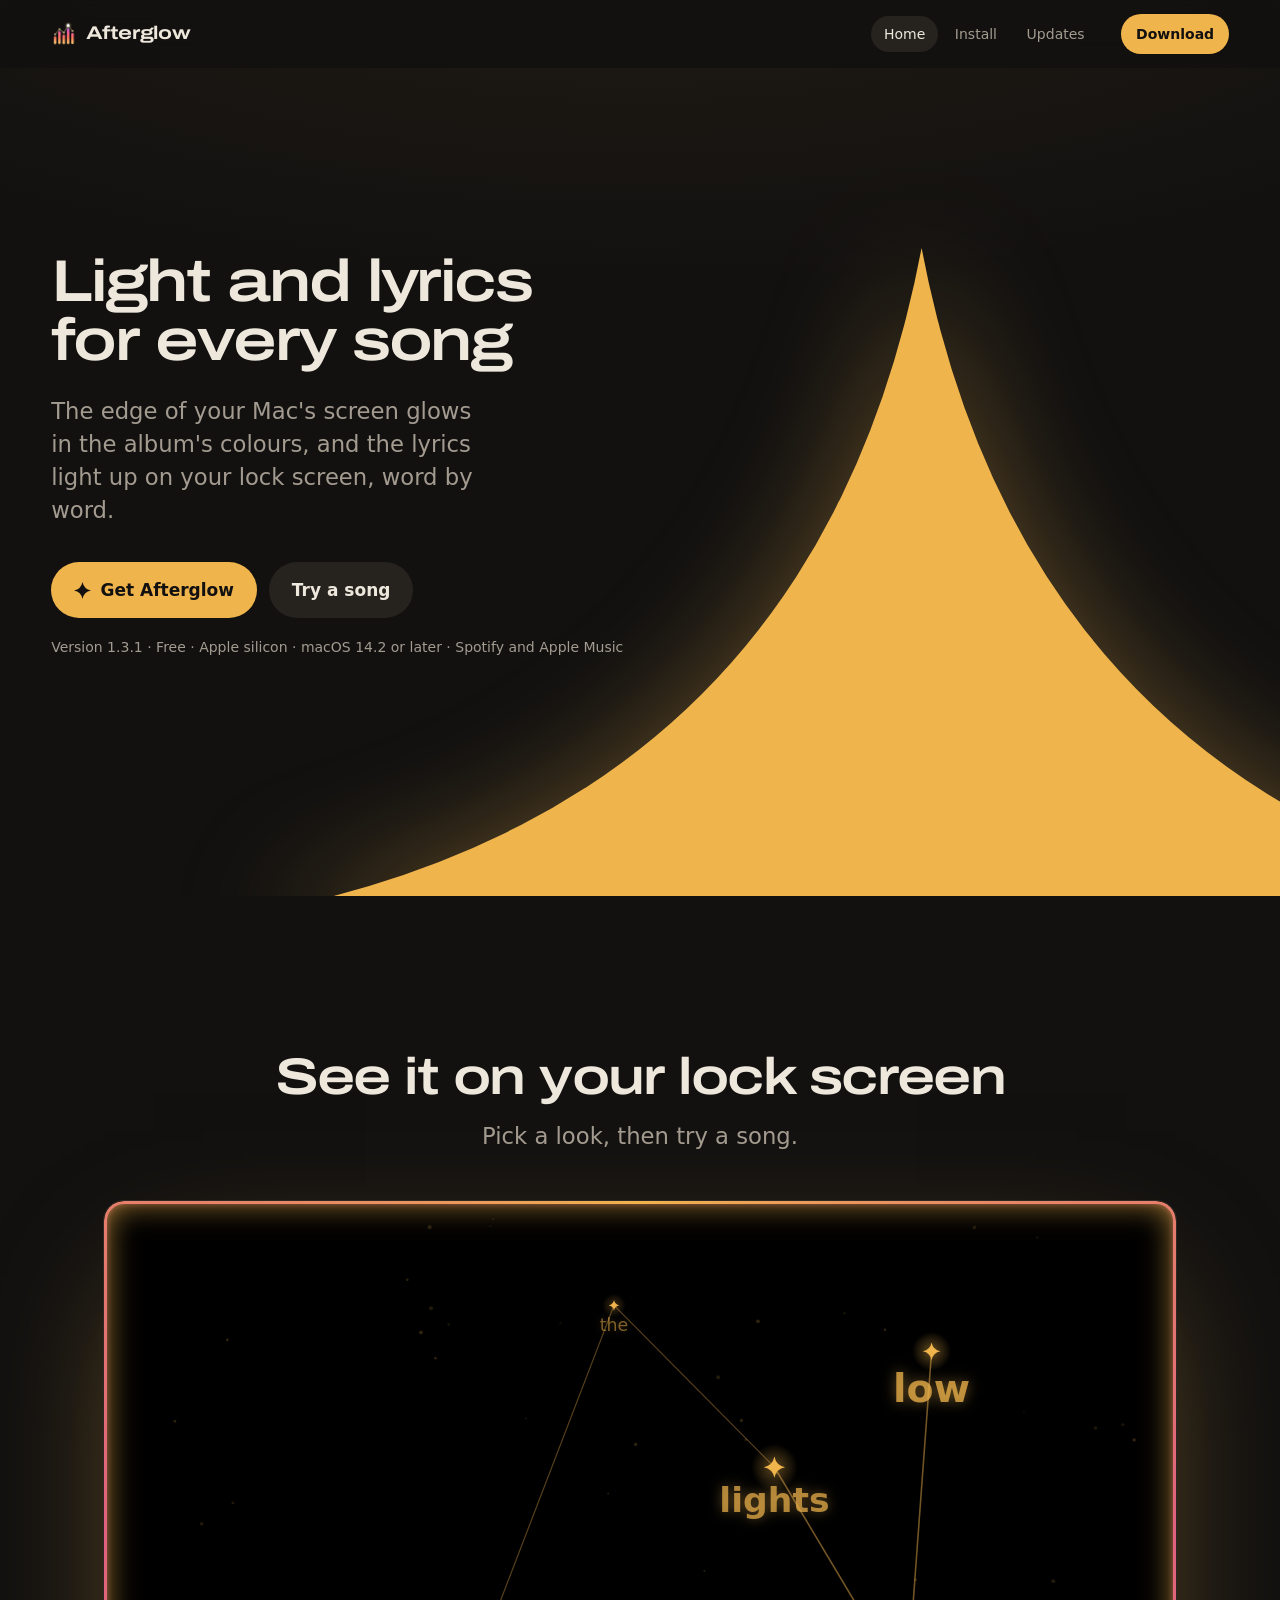
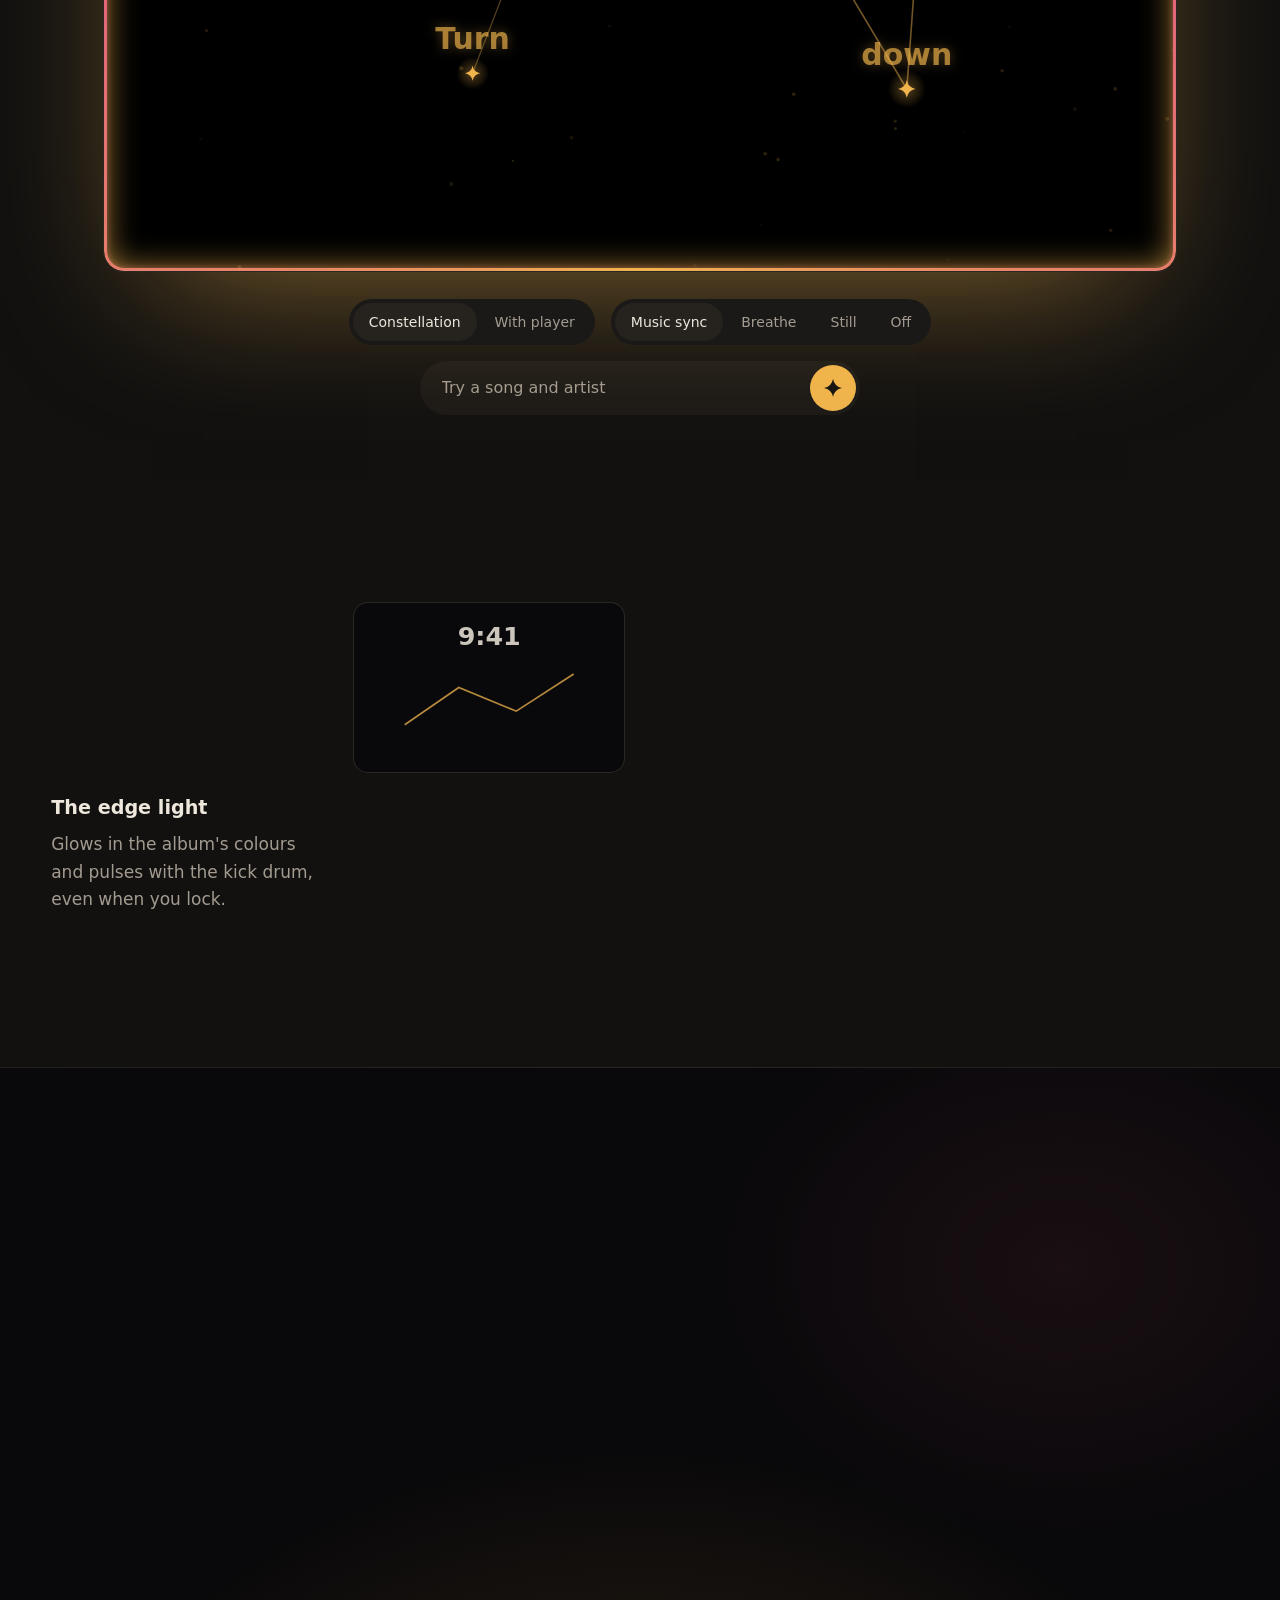
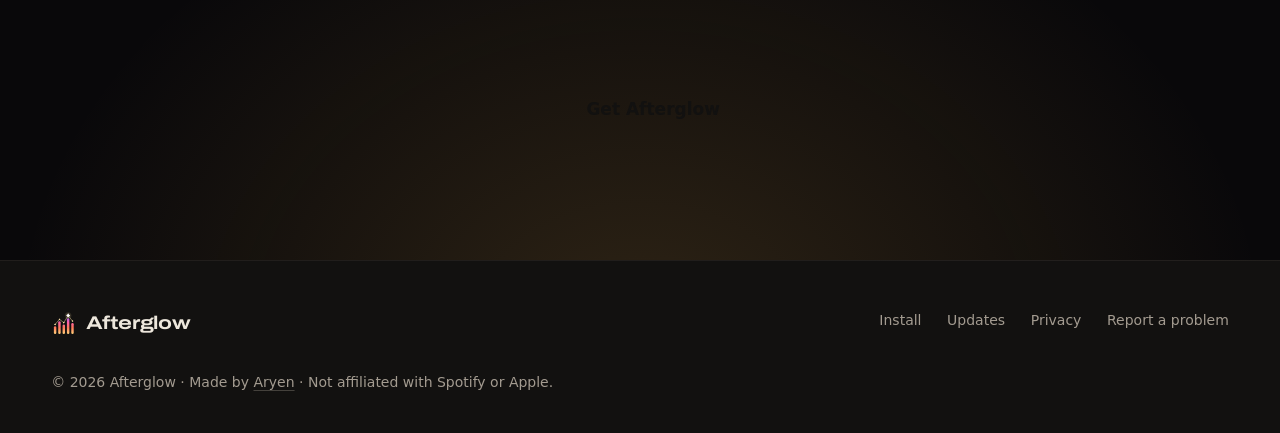
==== index.html @ d70d8bfa "Site" ====
<!doctype html>
<html lang="en">
<head>
<meta charset="utf-8">
<meta name="viewport" content="width=device-width, initial-scale=1">
<title>Afterglow · Light and lyrics for your Mac</title>
<meta name="description" content="Afterglow is a free Mac app that makes the edge of your screen glow in the album's colours and puts the lyrics on your lock screen, word by word.">
<meta property="og:title" content="Afterglow">
<meta property="og:description" content="Light and lyrics for every song: an edge light in the album's colours and lyrics on your Mac's lock screen.">
<meta property="og:image" content="https://aryenp.github.io/afterglow/og.png">
<meta property="og:image:width" content="1200">
<meta property="og:image:height" content="630">
<meta name="twitter:card" content="summary_large_image">
<meta name="theme-color" content="#121110">
<meta name="color-scheme" content="dark">
<link rel="icon" href="icon-256.png">
<link rel="apple-touch-icon" href="icon-256.png">
<link rel="preconnect" href="https://fonts.googleapis.com">
<link rel="preconnect" href="https://fonts.gstatic.com" crossorigin>
<link href="https://fonts.googleapis.com/css2?family=Archivo:wdth,wght@125,600;125,700;125,800&display=swap" rel="stylesheet">
<link rel="stylesheet" href="site.css?v=40">
<script>document.documentElement.classList.add('js');try{if(sessionStorage.getItem('afterglow-seen'))document.documentElement.classList.add('seen');sessionStorage.setItem('afterglow-seen','1')}catch(e){}</script>
</head>
<body>
<a class="skip" href="#main">Skip to content</a>

<svg width="0" height="0" style="position:absolute" aria-hidden="true">
  <defs>
    <linearGradient id="mark-bar" gradientUnits="userSpaceOnUse" x1="0" y1="90" x2="0" y2="20"><stop offset="0" stop-color="#FFD27A"/><stop offset=".35" stop-color="#FF7A59"/><stop offset=".65" stop-color="#FF5FA8"/><stop offset="1" stop-color="#8E5BFF"/></linearGradient>
    <radialGradient id="mark-halo"><stop offset="0" stop-color="#FFE3A8" stop-opacity=".75"/><stop offset="1" stop-color="#FFE3A8" stop-opacity="0"/></radialGradient>
    <filter id="mark-glow" x="-100%" y="-100%" width="300%" height="300%"><feGaussianBlur stdDeviation="1.4" result="b"/><feMerge><feMergeNode in="b"/><feMergeNode in="SourceGraphic"/></feMerge></filter>
    <symbol id="star" viewBox="-1 -1 2 2"><path d="M0-1Q.16-.16 1 0Q.16 .16 0 1Q-.16 .16-1 0Q-.16-.16 0-1Z"/></symbol>
  </defs>
</svg>

<header class="bar">
  <a class="brand" href="./" aria-label="Afterglow home">
    <svg class="mark" viewBox="0 0 100 100" aria-hidden="true">
      <g class="bars"><rect x="11.25" y="60" width="9.5" height="30" rx="4.75"/><rect x="28.25" y="40" width="9.5" height="50" rx="4.75"/><rect x="45.25" y="53" width="9.5" height="37" rx="4.75"/><rect x="62.25" y="28" width="9.5" height="62" rx="4.75"/><rect x="79.25" y="47" width="9.5" height="43" rx="4.75"/></g>
      <circle class="halo" cx="67" cy="17.5" r="15"/>
      <polyline class="line" pathLength="100" points="16,52.5 33,32.5 50,45.5 67,17.5 84,39.5"/>
      <g class="stars"><path d="M16 49.1Q16.54 51.96 19.4 52.5Q16.54 53.04 16 55.9Q15.46 53.04 12.6 52.5Q15.46 51.96 16 49.1Z"/><path d="M33 29.1Q33.54 31.96 36.4 32.5Q33.54 33.04 33 35.9Q32.46 33.04 29.6 32.5Q32.46 31.96 33 29.1Z"/><path d="M50 42.1Q50.54 44.96 53.4 45.5Q50.54 46.04 50 48.9Q49.46 46.04 46.6 45.5Q49.46 44.96 50 42.1Z"/><path class="peak" d="M67 10Q68.2 16.3 74.5 17.5Q68.2 18.7 67 25Q65.8 18.7 59.5 17.5Q65.8 16.3 67 10Z"/><path d="M84 36.1Q84.54 38.96 87.4 39.5Q84.54 40.04 84 42.9Q83.46 40.04 80.6 39.5Q83.46 38.96 84 36.1Z"/></g>
    </svg>Afterglow</a>
  <nav class="nav" aria-label="Pages">
    <a href="./" aria-current="page">Home</a>
    <a href="install.html">Install</a>
    <a href="updates.html">Updates</a>
  </nav>
  <a class="button small" href="https://github.com/AryenP/afterglow/releases/latest/download/Afterglow.pkg">Download</a>
</header>

<main id="main" tabindex="-1">
  <section data-live class="hero" aria-labelledby="hero-title">
    <div class="hero-copy">
      <h1 id="hero-title" class="display"><span class="rise">Light and lyrics</span> <span class="rise">for every song</span></h1>
      <p class="lead rise">The edge of your Mac's screen glows in the album's colours, and the lyrics light up on your lock screen, word by word.</p>
      <div class="hero-action rise">
        <a class="button" href="install.html"><svg class="star" aria-hidden="true"><use href="#star"/></svg>Get Afterglow</a>
        <a class="button quiet" href="#try">Try a song</a>
      </div>
      <p class="meta rise">Version 1.3.1 · Free · Apple silicon · macOS 14.2 or later · Spotify and Apple Music</p>
    </div>
    <div class="stage" aria-hidden="true">
      <svg class="stage-star" viewBox="-1 -1 2 2"><use href="#star" x="-1" y="-1" width="2" height="2"/></svg>
    </div>
  </section>

  <section class="section wrap try" id="try" aria-labelledby="try-title">
    <div class="section-head center">
      <h2 id="try-title" class="head reveal">See it on your lock screen</h2>
      <p class="lead reveal">Pick a look, then try a song.</p>
    </div>

    <div data-live class="device reveal" data-look="constellation" data-light="sync">
      <div class="screen">
        <div class="wallpaper"></div>
        <div class="lock">
          <p class="lock-date">Tuesday, November 3</p>
          <p class="lock-time">9:41</p>
          <div class="card">
            <div class="card-art" aria-hidden="true"></div>
            <div class="card-text">
              <p class="card-title">Edge of the Light</p>
              <p class="card-artist">Afterglow</p>
              <div class="card-bar"><span></span></div>
            </div>
            <div class="card-controls" aria-hidden="true">
              <svg viewBox="0 0 24 24"><path d="M11 6v12l-8.5-6zM21 6v12l-8.5-6z"/></svg>
              <svg viewBox="0 0 24 24"><path d="M7 5h3.5v14H7zM13.5 5H17v14h-3.5z"/></svg>
              <svg viewBox="0 0 24 24"><path d="M3 6v12l8.5-6zM13 6v12l8.5-6z"/></svg>
            </div>
          </div>
        </div>
        <canvas id="sky" width="1600" height="1000" aria-label="Song lyrics drawn as a constellation, one line at a time"></canvas>
        <div class="spill"></div>
        <div class="edge"></div>
      </div>
    </div>

    <div class="controls reveal">
      <div class="seg" role="radiogroup" aria-label="Look">
        <button type="button" role="radio" aria-checked="true" data-look="constellation">Constellation</button>
        <button type="button" role="radio" aria-checked="false" data-look="player">With player</button>
      </div>
      <div class="seg" role="radiogroup" aria-label="Edge light">
        <button type="button" role="radio" aria-checked="true" data-light="sync">Music sync</button>
        <button type="button" role="radio" aria-checked="false" data-light="breathe">Breathe</button>
        <button type="button" role="radio" aria-checked="false" data-light="still">Still</button>
        <button type="button" role="radio" aria-checked="false" data-light="off">Off</button>
      </div>
    </div>

    <form class="try-form reveal" id="song-form">
      <label class="visually-hidden" for="song">Try a song: its name and artist</label>
      <input id="song" name="song" maxlength="80" autocomplete="off" placeholder="Try a song and artist">
      <button type="submit" aria-label="Play this song"><svg aria-hidden="true"><use href="#star"/></svg></button>
    </form>
    <p class="song-status" id="song-status" aria-live="polite"></p>
  </section>

  <section class="section wrap" aria-labelledby="what-title">
    <h2 id="what-title" class="visually-hidden">What Afterglow does</h2>
    <ul class="features" data-stagger data-live>
      <li class="feature reveal">
        <div class="art art-light" aria-hidden="true"><span class="art-rim"></span></div>
        <h3>The edge light</h3>
        <p>Glows in the album's colours and pulses with the kick drum, even when you lock.</p>
      </li>
      <li class="feature reveal">
        <svg class="art art-lock" viewBox="0 0 160 100" aria-hidden="true">
          <text class="art-clock" x="80" y="25" text-anchor="middle">9:41</text>
          <polyline class="art-line" pathLength="100" points="30,72 62,50 96,64 130,42"/>
          <circle class="art-star s1" cx="30" cy="72" r="2.2"/><circle class="art-star s2" cx="62" cy="50" r="2.2"/>
          <circle class="art-star s3" cx="96" cy="64" r="2.2"/><circle class="art-star s4 big" cx="130" cy="42" r="4"/>
        </svg>
        <h3>Your lock screen</h3>
        <p>Every word lights a star as it's sung, alone on black or under the player.</p>
      </li>
      <li class="feature reveal">
        <svg class="art art-sync" viewBox="0 0 160 100" aria-hidden="true">
          <defs><clipPath id="sung"><rect class="art-sung" x="0" y="0" width="160" height="100"/></clipPath></defs>
          <g class="art-wave"><rect x="8.0" y="57.0" width="2.6" height="14" rx="1.3"/><rect x="12.6" y="53.0" width="2.6" height="22" rx="1.3"/><rect x="17.2" y="47.0" width="2.6" height="34" rx="1.3"/><rect x="21.8" y="51.0" width="2.6" height="26" rx="1.3"/><rect x="26.4" y="55.0" width="2.6" height="18" rx="1.3"/><rect x="31.0" y="49.0" width="2.6" height="30" rx="1.3"/><rect x="35.6" y="42.0" width="2.6" height="44" rx="1.3"/><rect x="40.2" y="46.0" width="2.6" height="36" rx="1.3"/><rect x="44.8" y="52.0" width="2.6" height="24" rx="1.3"/><rect x="49.4" y="56.0" width="2.6" height="16" rx="1.3"/><rect x="54.0" y="50.0" width="2.6" height="28" rx="1.3"/><rect x="58.6" y="44.0" width="2.6" height="40" rx="1.3"/><rect x="63.2" y="38.0" width="2.6" height="52" rx="1.3"/><rect x="67.8" y="45.0" width="2.6" height="38" rx="1.3"/><rect x="72.4" y="51.0" width="2.6" height="26" rx="1.3"/><rect x="77.0" y="54.0" width="2.6" height="20" rx="1.3"/><rect x="81.6" y="48.0" width="2.6" height="32" rx="1.3"/><rect x="86.2" y="41.0" width="2.6" height="46" rx="1.3"/><rect x="90.8" y="47.0" width="2.6" height="34" rx="1.3"/><rect x="95.4" y="53.0" width="2.6" height="22" rx="1.3"/><rect x="100.0" y="57.0" width="2.6" height="14" rx="1.3"/><rect x="104.6" y="51.0" width="2.6" height="26" rx="1.3"/><rect x="109.2" y="45.0" width="2.6" height="38" rx="1.3"/><rect x="113.8" y="49.0" width="2.6" height="30" rx="1.3"/><rect x="118.4" y="54.0" width="2.6" height="20" rx="1.3"/><rect x="123.0" y="47.0" width="2.6" height="34" rx="1.3"/><rect x="127.6" y="40.0" width="2.6" height="48" rx="1.3"/><rect x="132.2" y="46.0" width="2.6" height="36" rx="1.3"/><rect x="136.8" y="52.0" width="2.6" height="24" rx="1.3"/><rect x="141.4" y="55.0" width="2.6" height="18" rx="1.3"/><rect x="146.0" y="58.0" width="2.6" height="12" rx="1.3"/><rect x="150.6" y="60.0" width="2.6" height="8" rx="1.3"/></g>
          <g class="art-wave lit" clip-path="url(#sung)"><rect x="8.0" y="57.0" width="2.6" height="14" rx="1.3"/><rect x="12.6" y="53.0" width="2.6" height="22" rx="1.3"/><rect x="17.2" y="47.0" width="2.6" height="34" rx="1.3"/><rect x="21.8" y="51.0" width="2.6" height="26" rx="1.3"/><rect x="26.4" y="55.0" width="2.6" height="18" rx="1.3"/><rect x="31.0" y="49.0" width="2.6" height="30" rx="1.3"/><rect x="35.6" y="42.0" width="2.6" height="44" rx="1.3"/><rect x="40.2" y="46.0" width="2.6" height="36" rx="1.3"/><rect x="44.8" y="52.0" width="2.6" height="24" rx="1.3"/><rect x="49.4" y="56.0" width="2.6" height="16" rx="1.3"/><rect x="54.0" y="50.0" width="2.6" height="28" rx="1.3"/><rect x="58.6" y="44.0" width="2.6" height="40" rx="1.3"/><rect x="63.2" y="38.0" width="2.6" height="52" rx="1.3"/><rect x="67.8" y="45.0" width="2.6" height="38" rx="1.3"/><rect x="72.4" y="51.0" width="2.6" height="26" rx="1.3"/><rect x="77.0" y="54.0" width="2.6" height="20" rx="1.3"/><rect x="81.6" y="48.0" width="2.6" height="32" rx="1.3"/><rect x="86.2" y="41.0" width="2.6" height="46" rx="1.3"/><rect x="90.8" y="47.0" width="2.6" height="34" rx="1.3"/><rect x="95.4" y="53.0" width="2.6" height="22" rx="1.3"/><rect x="100.0" y="57.0" width="2.6" height="14" rx="1.3"/><rect x="104.6" y="51.0" width="2.6" height="26" rx="1.3"/><rect x="109.2" y="45.0" width="2.6" height="38" rx="1.3"/><rect x="113.8" y="49.0" width="2.6" height="30" rx="1.3"/><rect x="118.4" y="54.0" width="2.6" height="20" rx="1.3"/><rect x="123.0" y="47.0" width="2.6" height="34" rx="1.3"/><rect x="127.6" y="40.0" width="2.6" height="48" rx="1.3"/><rect x="132.2" y="46.0" width="2.6" height="36" rx="1.3"/><rect x="136.8" y="52.0" width="2.6" height="24" rx="1.3"/><rect x="141.4" y="55.0" width="2.6" height="18" rx="1.3"/><rect x="146.0" y="58.0" width="2.6" height="12" rx="1.3"/><rect x="150.6" y="60.0" width="2.6" height="8" rx="1.3"/></g>
          <text class="art-word w1" x="24" y="24" text-anchor="middle">every</text>
          <text class="art-word w2" x="62" y="24" text-anchor="middle">word</text>
          <text class="art-word w3" x="100" y="24" text-anchor="middle">lights</text>
          <text class="art-word w4" x="136" y="24" text-anchor="middle">up</text>
          <line class="art-head" x1="8" y1="34" x2="8" y2="94"/>
        </svg>
        <h3>Timed to the singer</h3>
        <p>It listens once, on your Mac, and remembers when each word was sung.</p>
      </li>
      <li class="feature reveal">
        <div class="art art-pair" aria-hidden="true"><span class="art-mac"></span><span class="art-mac joins"></span></div>
        <h3>Listen along</h3>
        <p>Join a friend's Mac nearby: their song, lyrics and beat light up yours.</p>
      </li>
    </ul>
  </section>

  <section class="closing" aria-labelledby="ready-title">
    <div class="wrap">
      <h2 id="ready-title" class="display reveal">Ready in three minutes</h2>
      <div class="sky reveal">
        <svg class="sky-line" viewBox="0 0 300 100" preserveAspectRatio="none" aria-hidden="true"><polyline points="50,74 150,48 250,18"/></svg>
        <ol class="sky-steps">
          <li style="--y:0.74;--d:150ms"><span class="sky-star" aria-hidden="true"><svg><use href="#star"/></svg></span><h3>Install</h3><p>One line in Terminal.</p></li>
          <li style="--y:0.48;--d:700ms"><span class="sky-star" aria-hidden="true"><svg><use href="#star"/></svg></span><h3>Set up</h3><p>Allow Spotify or Music, and your Mac's sound.</p></li>
          <li class="peak" style="--y:0.18;--d:1250ms"><span class="sky-star" aria-hidden="true"><svg><use href="#star"/></svg></span><h3>Play and lock</h3><p>Play a song, then press ⌃⌘Q.</p></li>
        </ol>
      </div>
      <div class="hero-action reveal">
        <a class="button" href="install.html"><svg class="star" aria-hidden="true"><use href="#star"/></svg>Get Afterglow</a>
      </div>
    </div>
  </section>
</main>

<footer class="footer">
  <a class="brand" href="./"><svg class="mark still" viewBox="0 0 100 100" aria-hidden="true">
      <g class="bars"><rect x="11.25" y="60" width="9.5" height="30" rx="4.75"/><rect x="28.25" y="40" width="9.5" height="50" rx="4.75"/><rect x="45.25" y="53" width="9.5" height="37" rx="4.75"/><rect x="62.25" y="28" width="9.5" height="62" rx="4.75"/><rect x="79.25" y="47" width="9.5" height="43" rx="4.75"/></g>
      <circle class="halo" cx="67" cy="17.5" r="15"/>
      <polyline class="line" pathLength="100" points="16,52.5 33,32.5 50,45.5 67,17.5 84,39.5"/>
      <g class="stars"><path d="M16 49.1Q16.54 51.96 19.4 52.5Q16.54 53.04 16 55.9Q15.46 53.04 12.6 52.5Q15.46 51.96 16 49.1Z"/><path d="M33 29.1Q33.54 31.96 36.4 32.5Q33.54 33.04 33 35.9Q32.46 33.04 29.6 32.5Q32.46 31.96 33 29.1Z"/><path d="M50 42.1Q50.54 44.96 53.4 45.5Q50.54 46.04 50 48.9Q49.46 46.04 46.6 45.5Q49.46 44.96 50 42.1Z"/><path class="peak" d="M67 10Q68.2 16.3 74.5 17.5Q68.2 18.7 67 25Q65.8 18.7 59.5 17.5Q65.8 16.3 67 10Z"/><path d="M84 36.1Q84.54 38.96 87.4 39.5Q84.54 40.04 84 42.9Q83.46 40.04 80.6 39.5Q83.46 38.96 84 36.1Z"/></g>
    </svg>Afterglow</a>
  <nav class="footer-links" aria-label="More">
    <a href="install.html">Install</a>
    <a href="updates.html">Updates</a>
    <a href="privacy.html">Privacy</a>
    <a href="https://github.com/AryenP/afterglow/issues">Report a problem</a>
  </nav>
  <p class="footer-note">© 2026 Afterglow · Made by <a class="link" href="https://aryenp.github.io/">Aryen</a> · Not affiliated with Spotify or Apple.</p>
</footer>

<script src="site.js?v=33"></script>
<script src="demo.js?v=26"></script>
</body>
</html>
---- site.css ----
/* Afterglow's site, shared by every page. Tokens from the app
   (Sources/Afterglow/UI/Theme.swift): stage dark, warm ink, and one accent
   that takes the colours of whatever song you try, the way the app takes
   the album's. */

@property --accent { syntax: '<color>'; inherits: true; initial-value: #f0b44c; }
@property --accent-2 { syntax: '<color>'; inherits: true; initial-value: #e0607e; }
@property --accent-ink { syntax: '<color>'; inherits: true; initial-value: #121110; }
@property --spin { syntax: '<angle>'; inherits: false; initial-value: 0deg; }

:root {
  --bg: #121110;
  --surface: #1b1917;
  --surface-2: #26231f;
  --ink: #ede7dc;
  --muted: #a39b90;
  --line: #2b2824;
  --accent: #f0b44c;
  --accent-2: #e0607e;
  --accent-ink: #121110;
  --night: #09080a;

  --font-display: "Archivo", system-ui, sans-serif;
  --font-text: -apple-system, BlinkMacSystemFont, "SF Pro Text", system-ui, sans-serif;

  --step-small: 0.875rem;
  --step-body: 1.0625rem;
  --step-lead: clamp(1.2rem, 1.1rem + 0.4vw, 1.45rem);
  --step-head: clamp(2rem, 1.3rem + 2.4vw, 3.4rem);
  --step-display: clamp(2.5rem, 4.6vw, 4.75rem);

  /* side margin; past 1552px wide it grows so content stays a centred 1440px column */
  --margin: max(clamp(1.25rem, 4vw, 3.5rem), calc((100vw - 1440px) / 2));
  --gutter: clamp(1rem, 2.5vw, 2.5rem);
  --section: clamp(6rem, 12vw, 11rem);
  --measure: 62ch;
  --radius: 14px;

  --ease-out: cubic-bezier(0.22, 1, 0.36, 1);
  --ease-expo: cubic-bezier(0.16, 1, 0.3, 1);
  transition: --accent 1100ms ease, --accent-2 1100ms ease, --accent-ink 1100ms ease;
}

@view-transition { navigation: auto; }
::view-transition-old(root), ::view-transition-new(root) { animation-duration: 320ms; }
/* between pages the bar holds still and the current page's pill glides to its new link */
@media (prefers-reduced-motion: no-preference) {
  .bar { view-transition-name: bar; }
  .nav a[aria-current="page"] { view-transition-name: nav-current; }
  ::view-transition-group(nav-current) { animation-duration: 460ms; animation-timing-function: cubic-bezier(0.16, 1, 0.3, 1); }
  ::view-transition-group(bar) { animation-duration: 0s; }
}

*, *::before, *::after { box-sizing: border-box; }
html { -webkit-text-size-adjust: 100%; text-size-adjust: 100%; scroll-behavior: smooth;
  color-scheme: dark; accent-color: var(--accent); scrollbar-color: var(--surface-2) var(--bg); }
body {
  margin: 0; color: var(--ink); background: var(--bg);
  /* The song's colour, barely: the room takes a little of the light. */
  background-image: radial-gradient(120% 60% at 50% -10%, color-mix(in oklab, var(--accent) 7%, transparent), transparent 70%);
  background-attachment: fixed;
  font-family: var(--font-text); font-size: var(--step-body); line-height: 1.6;
  -webkit-font-smoothing: antialiased; text-rendering: optimizeLegibility; overflow-x: hidden;
}
h1, h2, h3, p, figure, ol, ul, dl, dd { margin: 0; }
ul[class], ol[class] { list-style: none; padding: 0; }
img, svg, canvas { display: block; max-width: 100%; }
button, input { font: inherit; color: inherit; }
button { background: none; border: 0; padding: 0; cursor: pointer; }
a { color: inherit; }
::selection { background: var(--accent); color: var(--accent-ink); }
:focus-visible { outline: 2px solid var(--accent); outline-offset: 3px; border-radius: 4px; }
/* hidden until a keyboard user tabs to it */
.skip { position: fixed; left: 1rem; top: 0.75rem; z-index: 60; padding: 0.6rem 1.1rem; border-radius: 999px; background: var(--accent); color: var(--accent-ink); font-weight: 600; font-size: var(--step-small); text-decoration: none; transform: translateY(-200%); }
.skip:focus { transform: none; }
main:focus { outline: none; }
.visually-hidden { position: absolute; width: 1px; height: 1px; overflow: hidden; clip-path: inset(50%); white-space: nowrap; }

h1, h2, h3 { font-family: var(--font-display); font-stretch: 125%; font-weight: 600; text-wrap: balance; }
.display { font-size: var(--step-display); line-height: 1; letter-spacing: -0.035em; }
.head { font-size: var(--step-head); line-height: 1.05; letter-spacing: -0.03em; }
.lead { font-size: var(--step-lead); line-height: 1.45; color: var(--muted); }
.muted { color: var(--muted); }
.accent { color: var(--accent); }
.link { text-decoration: underline; text-decoration-color: color-mix(in oklab, currentColor 35%, transparent); text-underline-offset: 0.22em; transition: text-decoration-color 180ms ease, color 180ms ease; }
.link:hover { text-decoration-color: currentColor; }
.wrap { padding: 0 var(--margin); }
.narrow { max-width: 760px; }

/* ---------- buttons ---------- */
.button {
  display: inline-flex; align-items: center; gap: 0.55em;
  background: var(--accent); color: var(--accent-ink);
  font-weight: 600; font-size: var(--step-body); text-decoration: none; white-space: nowrap;
  padding: 0.85em 1.35em; border-radius: 999px;
  transition: transform 140ms var(--ease-out), filter 180ms ease, background-color 400ms ease;
}
.button:hover { filter: brightness(1.08); }
.button:active { transform: scale(0.97); }
.button .star { width: 1em; height: 1em; fill: currentColor; transition: transform 700ms var(--ease-out); }
.button:hover .star { transform: rotate(90deg); }
.button.small { font-size: var(--step-small); padding: 0.6em 1.05em; }
.button.quiet { background: var(--surface-2); color: var(--ink); }

/* ---------- the mark: a constellation A ---------- */
.mark { width: 1.6rem; height: 1.6rem; overflow: visible; }
/* Beat stars: five beat bars in sunset colours, their tops joined like a constellation. */
.mark .bars rect { fill: url(#mark-bar); }
.mark .line { fill: none; stroke: #ffe3a8; stroke-opacity: .85; stroke-width: 2.2; stroke-linecap: round; stroke-linejoin: round; }
.mark .stars { fill: #ffe3a8; filter: url(#mark-glow); }
.mark .peak { fill: #fff; }
.mark .halo { fill: url(#mark-halo); opacity: .55; }

/* ---------- bar ---------- */
.bar { position: sticky; top: 0; z-index: 20; display: flex; align-items: center; gap: 1.5rem; padding: 0.9rem var(--margin);
  background: color-mix(in oklab, var(--bg) 82%, transparent); backdrop-filter: saturate(140%) blur(14px); -webkit-backdrop-filter: saturate(140%) blur(14px); }
.brand { display: inline-flex; align-items: center; gap: 0.55rem; font-family: var(--font-display); font-stretch: 125%; font-weight: 700; font-size: 1.15rem; letter-spacing: -0.02em; text-decoration: none; }
.nav { display: flex; gap: 0.25rem; margin-left: auto; }
.nav a { padding: 0.45rem 0.8rem; border-radius: 999px; font-size: var(--step-small); color: var(--muted); text-decoration: none; transition: color 180ms ease, background-color 180ms ease; }
.nav a:hover { color: var(--ink); }
.nav a[aria-current="page"] { color: var(--ink); background: var(--surface-2); }

/* ---------- page heads (inner pages) ---------- */
.page-head { padding: clamp(3.5rem, 9vw, 7rem) var(--margin) 0; }
.page-head .lead { margin-top: 1.25rem; max-width: 46ch; }

/* ---------- sections ---------- */
.section { margin-top: var(--section); }
.section > .head + .lead, .section-head .lead { margin-top: 1rem; max-width: 52ch; }
.split { display: grid; grid-template-columns: minmax(0, 5fr) minmax(0, 7fr); gap: var(--gutter); align-items: center; }

/* ---------- prose (inner pages) ---------- */
.prose { max-width: var(--measure); }
.prose > * + * { margin-top: 1.1rem; }
.prose h2 { font-size: clamp(1.5rem, 1.2rem + 1.2vw, 2.1rem); line-height: 1.15; letter-spacing: -0.02em; margin-top: 3.5rem; }
.prose h2.head { font-size: var(--step-head); line-height: 1.05; letter-spacing: -0.03em; }
.prose h3 { font-size: 1.15rem; font-stretch: 100%; font-family: var(--font-text); letter-spacing: 0; margin-top: 2rem; }
.prose ul, .prose ol { padding-left: 1.3rem; }
.prose ol.reveal { list-style: decimal; padding-left: 1.3rem; }
.prose ol li::marker { color: var(--muted); font-variant-numeric: tabular-nums; }
.prose li + li { margin-top: 0.4rem; }
.prose strong { font-weight: 600; }
.prose code, kbd { font-family: ui-monospace, "SF Mono", Menlo, monospace; font-size: 0.86em; background: var(--surface-2); padding: 0.12em 0.4em; border-radius: 6px; }
kbd { border: 1px solid var(--line); }

/* ---------- steps ---------- */
/* The steps read as one path: numbered dots on a line that runs from each step to the next. */
.steps { counter-reset: step; display: grid; margin-top: 2.5rem; max-width: 820px; }
.step { counter-increment: step; position: relative; display: grid; grid-template-columns: 2.4rem minmax(0, 1fr); column-gap: 1.4rem; padding-bottom: 2.4rem; }
.step:last-child { padding-bottom: 0; }
.step::before { content: counter(step); position: relative; z-index: 1; display: grid; place-items: center; width: 2.4rem; height: 2.4rem; border-radius: 50%;
  background: var(--surface-2); box-shadow: inset 0 0 0 1px color-mix(in oklab, var(--accent) 55%, transparent); color: var(--accent); font-weight: 700; font-size: 1rem; }
.step:not(:last-child)::after { content: ""; position: absolute; left: calc(1.2rem - 1px); top: 2.6rem; bottom: 0.2rem; width: 2px; border-radius: 2px;
  background: linear-gradient(color-mix(in oklab, var(--accent) 70%, transparent), color-mix(in oklab, var(--accent) 15%, transparent)); transform-origin: top; }
.step h3 { font-family: var(--font-text); font-stretch: 100%; font-size: 1.15rem; letter-spacing: 0; margin-top: 0.35rem; }
.step p, .step ul { margin-top: 0.55rem; color: var(--muted); }
.step ul { padding-left: 1.2rem; }
.step li + li { margin-top: 0.3rem; }
.step strong { color: var(--ink); font-weight: 600; }
.step .button { margin-top: 1rem; }

/* ---------- code with copy ---------- */
.code { position: relative; margin-top: 1rem; background: var(--night); border-radius: 12px; padding: 1rem 1.1rem; overflow-x: auto; }
.code pre { margin: 0; font: 0.86rem/1.7 ui-monospace, "SF Mono", Menlo, monospace; color: var(--ink); white-space: pre; }
.copy { position: absolute; top: 0.6rem; right: 0.6rem; font-size: 0.78rem; padding: 0.3rem 0.7rem; border-radius: 999px; background: var(--surface-2); color: var(--muted); transition: color 180ms ease; }
.copy:hover { color: var(--ink); }

/* ---------- questions ---------- */
.faq-list { display: grid; gap: 8px; }
.faq-list details { background: var(--surface); border-radius: var(--radius); transition: background-color 200ms ease; }
.faq-list summary { list-style: none; cursor: pointer; display: flex; align-items: center; justify-content: space-between; gap: 1.5rem; padding: 1.1rem 1.4rem; font-size: 1.08rem; font-weight: 500; }
.faq-list summary::-webkit-details-marker { display: none; }
.plus { position: relative; flex: none; width: 14px; height: 14px; }
.plus::before, .plus::after { content: ""; position: absolute; left: 0; top: 6px; width: 14px; height: 2px; border-radius: 2px; background: currentColor; transition: transform 300ms var(--ease-out); }
.plus::after { transform: rotate(90deg); }
.faq-list details[open] .plus::after { transform: rotate(0deg); }
.faq-list details p { padding: 0 1.4rem 1.3rem; max-width: 60ch; color: var(--muted); }
.faq-list details:hover { background: var(--surface-2); }

/* ---------- footer ---------- */
.footer { margin-top: var(--section); padding: 3rem var(--margin) 2.5rem; display: grid; grid-template-columns: 1fr auto; gap: 2rem; align-items: start; color: var(--muted); font-size: var(--step-small); }
.footer .brand { color: var(--ink); }
.footer-links { display: flex; flex-wrap: wrap; gap: 0.4rem 1.6rem; justify-content: flex-end; }
.footer-links a { text-decoration: none; transition: color 180ms ease; }
.footer-links a:hover { color: var(--ink); }
.footer-note { grid-column: 1 / -1; }

/* ---------- privacy: what leaves the Mac, one card each ---------- */
.stays { margin-top: 2rem; }
.leaves { list-style: none; padding: 0; margin-top: 2rem; display: grid; grid-template-columns: repeat(2, minmax(0, 1fr)); gap: 0.75rem; }
.leaves li { padding: 1.4rem 1.5rem; background: var(--surface); border-radius: var(--radius); display: grid; align-content: start; gap: 0.45rem; }
.leaves .wide { grid-column: 1 / -1; }
.leaves h3 { font-family: var(--font-text); font-stretch: 100%; font-size: 1.1rem; letter-spacing: 0; }
.leaves .to { justify-self: start; padding: 0.15rem 0.6rem; border-radius: 999px; font-size: var(--step-small); color: var(--accent); background: color-mix(in oklab, var(--accent) 12%, transparent); }
.leaves p { color: var(--muted); }
.leaves .control { font-size: var(--step-small); padding-top: 0.45rem; border-top: 1px solid var(--line); margin-top: auto; }
.leaves .control strong { color: var(--ink); font-weight: 600; }
.fine { margin-top: 1.5rem; max-width: 70ch; color: var(--muted); font-size: var(--step-small); }
@media (max-width: 760px) { .leaves { grid-template-columns: 1fr; } }

/* ---------- install guide: a rail of its sections beside them on wide screens ---------- */
.guide { padding: 0 var(--margin); }
.guide-body > section { scroll-margin-top: 5.5rem; }
.toc { display: none; }
.toc-title { font-size: var(--step-small); color: var(--muted); margin-bottom: 0.8rem; }
.toc ol { display: grid; list-style: none; padding: 0; border-left: 1px solid var(--line); }
.toc a { display: block; margin-left: -1px; padding: 0.45rem 0 0.45rem 1.1rem; border-left: 2px solid transparent; color: var(--muted); font-size: var(--step-small); text-decoration: none; transition: color 200ms ease, border-color 250ms ease; }
.toc a:hover { color: var(--ink); }
.toc a[aria-current="true"] { color: var(--ink); border-left-color: var(--accent); }
@media (min-width: 1000px) {
  .guide { display: grid; grid-template-columns: minmax(0, 3fr) minmax(0, 7fr); column-gap: var(--gutter); }
  .toc { display: block; position: sticky; top: 6rem; align-self: start; margin-top: var(--section); }
}

/* ---------- motion ---------- */
/* Loops rest while their part of the page is off screen (site.js). */
.is-offscreen, .is-offscreen *, .is-offscreen *::before, .is-offscreen *::after { animation-play-state: paused !important; }
@media (prefers-reduced-motion: no-preference) {
  .js .reveal { opacity: 0; transform: translateY(12px); transition: opacity 600ms var(--ease-out), transform 700ms var(--ease-expo); transition-delay: var(--delay, 0ms); }
  .js .reveal.is-in { opacity: 1; transform: none; }
  .js .rise { opacity: 0; transform: translateY(14px); animation: rise 800ms var(--ease-expo) forwards; animation-delay: var(--delay, 0ms); }
  @keyframes rise { to { opacity: 1; transform: none; } }
  /* The launch, as in the app: the bars rise one after another, then the line runs across
     their tops and each star lights as the line reaches it, the big one blooming. */
  .js .mark:not(.still) .bars rect { transform-box: fill-box; transform-origin: 50% 100%; transform: scaleY(.15); opacity: 0; animation: bar-rise 560ms var(--ease-expo) forwards; }
  .js .mark:not(.still) .bars rect:nth-child(2) { animation-delay: 125ms; }
  .js .mark:not(.still) .bars rect:nth-child(3) { animation-delay: 250ms; }
  .js .mark:not(.still) .bars rect:nth-child(4) { animation-delay: 375ms; }
  .js .mark:not(.still) .bars rect:nth-child(5) { animation-delay: 500ms; }
  .js .mark:not(.still) .line { stroke-dasharray: 100; stroke-dashoffset: 100; animation: line-run 650ms linear 860ms forwards; }
  .js .mark:not(.still) .stars path { transform-box: fill-box; transform-origin: center; transform: scale(0); animation: star-pop 420ms var(--ease-expo) forwards; }
  /* Each star at the share of the line that reaches it. */
  .js .mark:not(.still) .stars path:nth-child(1) { animation-delay: 860ms; }
  .js .mark:not(.still) .stars path:nth-child(2) { animation-delay: 1018ms; }
  .js .mark:not(.still) .stars path:nth-child(3) { animation-delay: 1146ms; }
  .js .mark:not(.still) .stars path:nth-child(4) { animation-delay: 1343ms; animation-duration: 640ms; }
  .js .mark:not(.still) .stars path:nth-child(5) { animation-delay: 1510ms; }
  .js .mark:not(.still) .halo { transform-box: fill-box; transform-origin: center; opacity: 0; animation: halo-bloom 900ms var(--ease-out) 1343ms forwards; }
  @keyframes bar-rise { to { transform: none; opacity: 1; } }
  @keyframes line-run { to { stroke-dashoffset: 0; } }
  @keyframes star-pop { 0% { transform: scale(0); } 60% { transform: scale(1.3); } 100% { transform: none; } }
  @keyframes halo-bloom { 0% { opacity: 0; transform: scale(.4); } 50% { opacity: 1; } 100% { opacity: .55; transform: none; } }
  /* the mark draws once a visit; after that it is simply there */
  .seen .mark .bars rect, .seen .mark .stars path { animation: none; transform: none; opacity: 1; }
  .seen .mark .line { animation: none; stroke-dashoffset: 0; }
  .seen .mark .halo { animation: none; transform: none; opacity: .55; }
  .bar { transition: transform 320ms var(--ease-expo); }
}

@media (max-width: 860px) {
  .bar { flex-wrap: wrap; row-gap: 0.15rem; padding-block: 0.6rem 0.45rem; }
  .bar .button { margin-left: auto; }
  .nav { order: 3; width: 100%; margin: 0 -0.7rem; overflow-x: auto; scrollbar-width: none; }
  .nav a { padding: 0.4rem 0.7rem; white-space: nowrap; }
  .bar.is-tucked:not(:focus-within) { transform: translateY(-100%); }
  .split { grid-template-columns: 1fr; }
  .footer { grid-template-columns: 1fr; }
  .footer-links { justify-content: flex-start; }
}
@media (max-width: 560px) {
  .step { grid-template-columns: 2rem minmax(0, 1fr); column-gap: 0.9rem; padding-bottom: 2rem; }
  .step::before { width: 2rem; height: 2rem; font-size: 0.9rem; }
  .step:not(:last-child)::after { left: calc(1rem - 1px); top: 2.2rem; }
}

/* =================== home =================== */

/* ---------- hero: the star rising behind the words ---------- */
.hero { --r: min(88svh, 52vw); position: relative; min-height: max(720px, calc(100svh - 4.5rem)); padding: 0 var(--margin); overflow: hidden; display: flex; align-items: center; }
.hero-copy { position: relative; z-index: 2; width: min(56%, 46rem); padding-bottom: 6svh; }
.hero .display span { display: inline-block; white-space: nowrap; }
.hero .lead { margin-top: 1.6rem; max-width: 30ch; }
.hero-action { margin-top: 2.2rem; display: flex; flex-wrap: wrap; gap: 0.75rem; }
.meta { margin-top: 1.1rem; font-size: var(--step-small); color: var(--muted); }
.stage { position: absolute; inset: 0; z-index: 0; pointer-events: none; }
.stage-star { position: absolute; width: calc(2 * var(--r)); height: calc(2 * var(--r)); max-width: none; left: calc(72% - var(--r)); top: calc(100% - var(--r) + 2svh); fill: var(--accent); transform-origin: 50% 50%; filter: drop-shadow(0 0 60px color-mix(in oklab, var(--accent) 35%, transparent)); }

/* ---------- the Mac screen ---------- */
.center { text-align: center; }
.center .lead { margin-left: auto; margin-right: auto; }
.device { --rim: 3px; --art: radial-gradient(60% 60% at 30% 33%, #ff3fa4, transparent 70%), radial-gradient(55% 55% at 73% 63%, #ff9a3c, transparent 70%), radial-gradient(45% 45% at 77% 17%, #3f7bff, transparent 70%), linear-gradient(#2a0b4a, #120a2e);
  max-width: min(1080px, calc((100svh - 230px) * 1.6)); margin: clamp(2rem, 5vw, 3rem) auto 0; }
.screen { position: relative; aspect-ratio: 16 / 10; border-radius: 20px; overflow: hidden; background: #000; isolation: isolate;
  box-shadow: 0 0 0 1px #2b2824, 0 50px 140px -50px color-mix(in oklab, var(--accent) 55%, transparent); transition: box-shadow 900ms ease; }
.wallpaper { position: absolute; inset: -12%; background: var(--art); background-size: cover; background-position: center; filter: blur(46px) saturate(1.15) brightness(0.62); opacity: 0; transition: opacity 800ms ease; }
.device[data-look="player"] .wallpaper { opacity: 1; }
.lock { position: absolute; inset: 0; z-index: 1; display: flex; flex-direction: column; align-items: center; padding-top: 5.5%; color: #fff; font-size: clamp(0.55rem, 1.25vw, 1rem); opacity: 0; transform: translateY(-2%); transition: opacity 700ms ease, transform 900ms var(--ease-expo); }
.device[data-look="player"] .lock { opacity: 1; transform: none; }
.lock-date { font-weight: 600; font-size: 1.25em; opacity: 0.85; }
.lock-time { font: 700 6.6em/1 ui-rounded, "SF Pro Rounded", system-ui, sans-serif; letter-spacing: -0.02em; opacity: 0.92; }
.card { margin-top: 1.4em; width: min(48%, 520px); display: grid; grid-template-columns: auto minmax(0, 1fr) auto; gap: 0.9em; align-items: center; padding: 0.85em 1em; border-radius: 1.3em;
  background: rgba(255, 255, 255, 0.13); backdrop-filter: blur(24px) saturate(1.4); -webkit-backdrop-filter: blur(24px) saturate(1.4); }
.card-art { width: 3.4em; height: 3.4em; border-radius: 0.7em; background: var(--art); background-size: cover; background-position: center; }
.card-title { font-weight: 600; font-size: 1.05em; white-space: nowrap; overflow: hidden; text-overflow: ellipsis; }
.card-artist { opacity: 0.7; font-size: 0.92em; white-space: nowrap; overflow: hidden; text-overflow: ellipsis; }
.card-bar { margin-top: 0.55em; height: 0.25em; border-radius: 1em; background: rgba(255, 255, 255, 0.22); overflow: hidden; }
.card-bar span { display: block; height: 100%; width: 32%; border-radius: inherit; background: var(--accent); animation: progress 40s linear infinite; }
@keyframes progress { from { width: 4%; } to { width: 100%; } }
.card-controls { display: flex; gap: 0.7em; }
.card-controls svg { width: 1.5em; height: 1.5em; fill: #fff; opacity: 0.9; }
#sky { position: absolute; inset: 0; z-index: 2; width: 100%; height: 100%; }

/* The edge light: a band of the album's colours turning slowly around the
   rim, and its spill into the screen. Music sync pulses on a beat. */
.edge { position: absolute; inset: 0; z-index: 4; border-radius: inherit; pointer-events: none; padding: var(--rim);
  background: conic-gradient(from var(--spin), var(--accent), var(--accent-2), var(--accent), var(--accent-2), var(--accent));
  -webkit-mask: linear-gradient(#000 0 0) content-box, linear-gradient(#000 0 0); -webkit-mask-composite: xor; mask-composite: exclude; }
.spill { position: absolute; inset: 0; z-index: 3; border-radius: inherit; pointer-events: none;
  box-shadow: inset 0 0 calc(var(--rim) * 11) color-mix(in oklab, var(--accent) 75%, transparent), inset 0 0 calc(var(--rim) * 3) var(--accent-2); }
.edge, .spill { transition: opacity 600ms ease; }
@keyframes spin { to { --spin: 360deg; } }
@keyframes beat { 0% { opacity: 1; } 18% { opacity: 0.95; } 100% { opacity: 0.45; } }
@keyframes breathe { from { opacity: 0.25; } to { opacity: 1; } }
@media (prefers-reduced-motion: no-preference) {
  .edge { animation: spin 16s linear infinite; }
  .device[data-light="sync"] .edge { animation: spin 16s linear infinite, beat 0.52s cubic-bezier(0.2, 0.7, 0.3, 1) infinite; }
  .device[data-light="sync"] .spill { animation: beat 0.52s cubic-bezier(0.2, 0.7, 0.3, 1) infinite; }
  .device[data-light="breathe"] .edge { animation: spin 16s linear infinite, breathe 4.2s ease-in-out infinite alternate; }
  .device[data-light="breathe"] .spill { animation: breathe 4.2s ease-in-out infinite alternate; }
}
.device[data-light="still"] .spill { opacity: 0.85; }
.device[data-light="off"] .edge, .device[data-light="off"] .spill { opacity: 0; animation: none; }

/* ---------- controls ---------- */
.controls { display: flex; flex-wrap: wrap; justify-content: center; gap: 0.75rem 1rem; margin-top: 1.75rem; }
.seg { position: relative; isolation: isolate; display: inline-flex; padding: 4px; gap: 2px; border-radius: 999px; background: var(--surface); }
/* one highlight that slides to the chosen option; demo.js places it */
.seg.has-thumb::before { content: ""; position: absolute; z-index: -1; top: 4px; bottom: 4px; left: 0; width: var(--thumb-w); transform: translateX(var(--thumb-x)); border-radius: 999px; background: var(--surface-2); }
.seg.has-thumb button[aria-checked="true"] { background: transparent; }
.seg button { padding: 0.5rem 1rem; border-radius: 999px; font-size: var(--step-small); color: var(--muted); transition: color 200ms ease, background-color 250ms ease; }
.seg button:hover { color: var(--ink); }
.seg button[aria-checked="true"] { background: var(--surface-2); color: var(--ink); }
.try-form { display: flex; gap: 6px; margin: 1rem auto 0; width: min(100%, 440px); padding: 4px; border-radius: 999px; background: var(--surface); }
.try-form input { flex: 1; min-width: 0; height: 46px; border: 0; background: transparent; padding: 0 1.1rem; color: var(--ink); font-size: 1rem; }
.try-form input::placeholder { color: var(--muted); }
.try-form input:focus { outline: none; }
.try-form:focus-within { box-shadow: 0 0 0 2px color-mix(in oklab, var(--accent) 60%, transparent); }
.try-form button { flex: none; width: 46px; height: 46px; border-radius: 50%; background: var(--accent); display: grid; place-items: center; transition: transform 140ms var(--ease-out), filter 180ms ease; }
.try-form button svg { width: 18px; height: 18px; fill: var(--accent-ink); transition: transform 700ms var(--ease-out); }
.try-form button:hover { filter: brightness(1.08); }
.try-form button:hover svg { transform: rotate(90deg); }
.try-form button:active { transform: scale(0.94); }
.try-form.is-busy button svg { animation: turn 900ms linear infinite; }
@keyframes turn { to { transform: rotate(90deg); } }
.song-status { min-height: 1.6em; margin-top: 0.75rem; text-align: center; font-size: var(--step-small); color: var(--muted); }

/* ---------- what it does ---------- */
.features { display: grid; grid-template-columns: repeat(4, minmax(0, 1fr)); gap: var(--gutter); }
@media (min-width: 901px) and (max-width: 1180px) { .features { grid-template-columns: repeat(2, minmax(0, 1fr)); } }
.features h3 { font-family: var(--font-text); font-stretch: 100%; font-size: 1.2rem; letter-spacing: 0; margin-top: 1.3rem; }
.features p { margin-top: 0.5rem; color: var(--muted); }
/* Each card opens with a small live picture of what it does, in the page's (the song's) colours. */
.art { display: block; width: 100%; aspect-ratio: 16 / 10; border-radius: var(--radius); background: var(--night); box-shadow: 0 0 0 1px var(--line); overflow: hidden; }
/* 1. A screen whose edge glows and pulses in the album's colours. */
.art-light { position: relative; isolation: isolate; }
.art-light::after { content: ""; position: absolute; inset: 0; border-radius: inherit; box-shadow: inset 0 0 30px color-mix(in oklab, var(--accent) 45%, transparent); opacity: 0.75; }
.art-rim { position: absolute; inset: 0; border-radius: inherit; padding: 3px; background: conic-gradient(from var(--spin), var(--accent), var(--accent-2), var(--accent));
  -webkit-mask: linear-gradient(#000 0 0) content-box, linear-gradient(#000 0 0); -webkit-mask-composite: xor; mask-composite: exclude; }
/* 2. A lock screen drawing a line of stars. */
.art-clock { font: 600 15px var(--font-text); fill: var(--ink); opacity: 0.85; }
.art-line { fill: none; stroke: var(--accent); stroke-width: 1; stroke-opacity: 0.75; }
.art-star { fill: var(--accent); }
.art-star.big { fill: #fff; filter: drop-shadow(0 0 3px var(--accent)); }
/* 3. A voice's waveform, each word lighting as the voice reaches it. */
.art-wave rect { fill: var(--surface-2); }
.art-wave.lit rect { fill: color-mix(in oklab, var(--accent) 70%, var(--surface-2)); }
.art-word { font: 600 11px var(--font-text); fill: var(--accent); }
.art-head { stroke: var(--ink); stroke-width: 1; opacity: 0; }
/* 4. Two Macs: a friend's screen glows, then yours joins and both edges flare together. */
.art-pair { display: flex; align-items: center; justify-content: center; gap: 9%; padding: 0 12%; }
.art-mac { position: relative; flex: 1; aspect-ratio: 16 / 10; border-radius: 6px; background: var(--surface);
  box-shadow: 0 0 0 2px var(--accent), 0 0 18px color-mix(in oklab, var(--accent) 55%, transparent); }
/* Without motion each picture shows its finished state; with motion it plays once as its card comes in
   (fill: both shows the first frame from that moment), so nothing loops beside the text. */
@media (prefers-reduced-motion: no-preference) {
  .art-rim { animation: spin 18s linear infinite; }
  .art-light::after { animation: breathe 3.2s ease-in-out infinite alternate; }
  .art-line { stroke-dasharray: 100; }
  .js .feature.is-in .art-line { animation: art-draw 1.6s var(--ease-out) 300ms both; }
  .art-star { transform-box: fill-box; transform-origin: center; }
  .js .feature.is-in .art-star { animation: art-pop 480ms var(--ease-expo) both; }
  .js .feature.is-in .art-star.s1 { animation-delay: 300ms; }
  .js .feature.is-in .art-star.s2 { animation-delay: 620ms; }
  .js .feature.is-in .art-star.s3 { animation-delay: 1000ms; }
  .js .feature.is-in .art-star.s4 { animation-delay: 1500ms; animation-duration: 640ms; }
  .art-head { opacity: 0; }
  .js .feature.is-in .art-head { animation: art-head 2.4s linear 300ms both; }
  .art-sung { transform-box: view-box; transform-origin: 0 0; }
  .js .feature.is-in .art-sung { animation: art-sung 2.4s linear 300ms both; }
  .js .feature.is-in .art-word { animation: 2.4s linear 300ms both; }
  .js .feature.is-in .art-word.w1 { animation-name: art-w1; }
  .js .feature.is-in .art-word.w2 { animation-name: art-w2; }
  .js .feature.is-in .art-word.w3 { animation-name: art-w3; }
  .js .feature.is-in .art-word.w4 { animation-name: art-w4; }
  .js .feature.is-in .art-mac:not(.joins) { animation: mac-flare 900ms var(--ease-out) 1500ms both; }
  .js .feature.is-in .art-mac.joins { animation: mac-join 700ms var(--ease-out) 700ms both, mac-flare 900ms var(--ease-out) 1500ms; }
  @keyframes art-draw { from { stroke-dashoffset: 100; } to { stroke-dashoffset: 0; } }
  @keyframes art-pop { 0% { transform: scale(0); } 60% { transform: scale(1.5); } 100% { transform: none; } }
  @keyframes art-head { 0% { transform: translateX(0); opacity: 0.55; } 90% { opacity: 0.55; } 100% { transform: translateX(144px); opacity: 0; } }
  @keyframes art-sung { from { transform: scaleX(0.05); } to { transform: none; } }
  @keyframes art-w1 { 0%, 10% { fill: var(--muted); } 12%, 100% { fill: var(--accent); } }
  @keyframes art-w2 { 0%, 36% { fill: var(--muted); } 38%, 100% { fill: var(--accent); } }
  @keyframes art-w3 { 0%, 62% { fill: var(--muted); } 64%, 100% { fill: var(--accent); } }
  @keyframes art-w4 { 0%, 88% { fill: var(--muted); } 90%, 100% { fill: var(--accent); } }
  @keyframes mac-join { from { box-shadow: 0 0 0 2px var(--line), 0 0 0 transparent; } }
  @keyframes mac-flare { 40% { box-shadow: 0 0 0 3px var(--accent), 0 0 34px var(--accent); } }
}

/* ---------- the photo and the close ---------- */
/* the close: a night band where the three steps are stars, joined like the
   logo's constellation; the line draws across and each star lights as it's reached */
.closing { --sky: clamp(120px, 13vw, 170px); margin-top: var(--section); padding: var(--section) 0 calc(var(--section) * 0.8); text-align: center;
  background: radial-gradient(70% 90% at 50% 110%, color-mix(in oklab, var(--accent) 16%, transparent), transparent 70%),
              radial-gradient(40% 50% at 83% 25%, color-mix(in oklab, var(--accent-2) 8%, transparent), transparent 70%), var(--night);
  border-block: 1px solid color-mix(in oklab, var(--line) 70%, transparent); }
.closing .lead { margin: 1rem auto 0; max-width: 40ch; text-wrap: balance; }
/* the night band runs straight into the footer */
main:has(> .closing:last-child) + .footer { margin-top: 0; }
.closing .hero-action { justify-content: center; margin-top: clamp(2.5rem, 5vw, 3.5rem); }
.sky { position: relative; max-width: 1100px; margin: clamp(3rem, 7vw, 5rem) auto 0; }
.sky-line { position: absolute; left: 0; top: 0; width: 100%; height: var(--sky); overflow: visible; pointer-events: none; }
.sky-line polyline { fill: none; stroke: color-mix(in oklab, var(--accent) 75%, var(--ink)); stroke-width: 2px; vector-effect: non-scaling-stroke;
  stroke-linejoin: round; stroke-linecap: round; filter: drop-shadow(0 0 6px color-mix(in oklab, var(--accent) 70%, transparent)); }
.sky-steps { list-style: none; padding: 0; margin: 0; display: grid; grid-template-columns: repeat(3, minmax(0, 1fr)); }
ol.sky-steps { padding: 0; }
.sky-steps li { position: relative; padding: var(--sky) clamp(0.75rem, 2vw, 1.75rem) 0; }
.sky-star { position: absolute; z-index: 1; left: 50%; top: calc(var(--sky) * var(--y)); width: 26px; height: 26px; translate: -50% -50%; color: var(--accent);
  filter: drop-shadow(0 0 10px var(--accent)); }
.sky-star svg { width: 100%; height: 100%; fill: currentColor; }
.peak .sky-star { width: 46px; height: 46px; color: #fff4dc; filter: drop-shadow(0 0 14px var(--accent)) drop-shadow(0 0 32px var(--accent)); }
.peak .sky-star::before { content: ""; position: absolute; inset: -60%; border-radius: 50%; z-index: -1;
  background: radial-gradient(closest-side, color-mix(in oklab, var(--accent) 45%, transparent), transparent); }
.sky-steps h3 { font-size: clamp(1.25rem, 1rem + 0.8vw, 1.6rem); font-weight: 700; letter-spacing: -0.015em; }
.sky-steps p { margin: 0.6rem auto 0; max-width: 28ch; color: var(--muted); font-size: 0.975rem; line-height: 1.55; text-wrap: pretty; }
@media (prefers-reduced-motion: no-preference) {
  .js .sky.reveal { transform: none; }
  .js .sky.reveal .sky-line { clip-path: inset(-20px 100% -20px -20px); transition: clip-path 1500ms cubic-bezier(0.45, 0, 0.25, 1) 150ms; }
  .js .sky.reveal.is-in .sky-line { clip-path: inset(-20px -20px -20px -20px); }
  .js .sky.reveal .sky-star { color: var(--surface-2); filter: none; scale: 0.55; rotate: -45deg;
    transition: color 500ms ease var(--d), filter 700ms ease var(--d), scale 700ms cubic-bezier(0.34, 1.56, 0.64, 1) var(--d), rotate 700ms var(--ease-out) var(--d); }
  .js .sky.reveal.is-in .sky-star { color: var(--accent); filter: drop-shadow(0 0 10px var(--accent)); scale: 1; rotate: 0deg; }
  .js .sky.reveal.is-in .peak .sky-star { color: #fff4dc; filter: drop-shadow(0 0 14px var(--accent)) drop-shadow(0 0 32px var(--accent)); }
  .js .sky.reveal .peak .sky-star::before { opacity: 0; transition: opacity 900ms ease calc(var(--d) + 200ms); }
  .js .sky.reveal.is-in .peak .sky-star::before { opacity: 1; }
  .js .sky.reveal .sky-steps h3, .js .sky.reveal .sky-steps p { opacity: 0; translate: 0 10px; transition: opacity 700ms ease var(--d), translate 700ms var(--ease-out) var(--d); }
  .js .sky.reveal.is-in .sky-steps h3, .js .sky.reveal.is-in .sky-steps p { opacity: 1; translate: 0 0; }
}
@media (max-width: 700px) {
  .closing { text-align: left; }
  .closing .lead { margin-left: 0; }
  .closing .hero-action { justify-content: flex-start; }
  .sky-line { display: none; }
  .sky-steps { grid-template-columns: 1fr; gap: 2rem; position: relative; }
  /* each step's line runs from its star down to the next one's */
  .sky-steps li:not(:last-child)::after { content: ""; position: absolute; left: 12px; top: 0.85rem; bottom: calc(-2rem - 0.85rem); width: 2px; border-radius: 2px;
    background: linear-gradient(color-mix(in oklab, var(--accent) 55%, transparent), var(--accent)); }
  .sky-steps li { padding: 0 0 0 2.75rem; }
  .sky-star, .peak .sky-star { left: 13px; top: 0.85rem; width: 22px; height: 22px; }
  .peak .sky-star { width: 30px; height: 30px; }
  .sky-steps p { margin-left: 0; }
}

@media (prefers-reduced-motion: no-preference) {
  .js .stage-star { animation: sunrise 1400ms var(--ease-expo) 150ms both, sway 16s ease-in-out 2s infinite alternate; }
  @keyframes sunrise { from { transform: translateY(32%) rotate(-14deg); } }
  @keyframes sway { from { transform: rotate(0deg); } to { transform: rotate(4deg); } }
  .js .device.reveal { transform: translateY(20px) scale(0.985); transition-duration: 900ms; }
  .js .device.reveal.is-in { transform: none; }
  /* Each step's line draws down to the next as the step comes in. */
  .js .step.reveal:not(.is-in)::after { transform: scaleY(0); }
  .step::after { transition: transform 800ms var(--ease-expo) 200ms; }
  .seg.is-sliding::before { transition: transform 420ms var(--ease-expo), width 420ms var(--ease-expo); }
}

@media (max-width: 900px) {
  .hero { --r: min(92vw, 600px); display: block; min-height: 0; padding-top: 2.5rem; }
  .hero-copy { width: auto; padding-bottom: 0; }
  .hero .display { font-size: 8vw; }
  .stage { position: relative; inset: auto; height: calc(var(--r) * 1.06); margin: 1.5rem calc(-1 * var(--margin)) 0; overflow: hidden; }
  .stage-star { left: calc(50% - var(--r)); top: calc(100% - var(--r)); }
  .features { grid-template-columns: 1fr; gap: 2.5rem; }
  .art { aspect-ratio: 16 / 8; }
  .card { width: 70%; }
}
/* On a tablet held upright the full-width star filled a screen with flat colour; it rises smaller there,
   and each card puts its picture beside its words instead of above them. */
@media (min-width: 601px) and (max-width: 900px) {
  .hero { --r: min(60vw, 460px); }
  .feature { display: grid; grid-template-columns: minmax(0, 2fr) minmax(0, 3fr); column-gap: 1.75rem; align-items: center; }
  .feature .art { grid-row: span 2; aspect-ratio: 16 / 10; }
  .feature h3 { grid-column: 2; margin-top: 0; align-self: end; }
  .feature p { grid-column: 2; align-self: start; }
}
@media (max-width: 600px) {
  .hero .display { font-size: 8.6vw; }
  .hero-action { gap: 0.6rem; }
  .hero-action .button { font-size: 1rem; padding: 0.8em 1.15em; }
  .screen { border-radius: 12px; }
  .device { --rim: 2px; }
  .seg button { padding: 0.45rem 0.7rem; }
}

/* =================== inner pages =================== */
.page-head .hero-action { margin-top: 1.8rem; }

/* ---------- install: what you need ---------- */
.needs { display: grid; grid-template-columns: repeat(4, minmax(0, 1fr)); gap: 0.75rem; margin-top: 2rem; }
.needs li { display: flex; flex-direction: column; gap: 0.25rem; padding: 1.3rem 1.4rem; background: var(--surface); border-radius: var(--radius); }
.needs strong { font-weight: 600; }
.needs span { color: var(--muted); font-size: var(--step-small); }

/* ---------- how: two paths, from a song to the screen ---------- */
/* how it's built, the opening: a song on the left, your screen on the right,
   and the two paths between them as rails with a pulse running along each */
.signal { --rail-y: 2.6rem; display: grid; grid-template-columns: minmax(9rem, 11rem) minmax(0, 1fr) minmax(9rem, 11rem); grid-template-rows: auto auto; row-gap: 2.75rem; }
.sig-end { grid-row: 1 / span 2; position: relative; z-index: 1; display: flex; flex-direction: column; align-items: center; justify-content: center; gap: 0.35rem; padding: 1.5rem 1rem;
  border-radius: calc(var(--radius) + 6px); background: var(--surface); border: 1px solid var(--line); text-align: center; }
.sig-end b { margin-top: 0.9rem; font-family: var(--font-display); font-stretch: 125%; font-weight: 700; font-size: 1.05rem; letter-spacing: -0.01em; }
.sig-end small { color: var(--muted); font-size: 0.8rem; line-height: 1.4; }
.sig-song { grid-column: 1; }
.sig-screen { grid-column: 3; }
.sig-disc { width: 76px; height: 76px; border-radius: 50%;
  background: radial-gradient(circle, var(--bg) 0 9%, transparent 10% 28%, rgb(0 0 0 / 0.35) 29% 30%, transparent 31% 46%, rgb(0 0 0 / 0.3) 47% 48%, transparent 49%),
              conic-gradient(from 0deg, var(--accent), var(--accent-2), var(--accent), var(--accent-2), var(--accent));
  box-shadow: 0 0 30px color-mix(in oklab, var(--accent) 40%, transparent); }
.sig-mini { width: 92px; height: 60px; padding: 5px; border-radius: 9px; background: var(--night);
  box-shadow: inset 0 0 0 2px color-mix(in oklab, var(--accent) 80%, var(--accent-2)), 0 0 18px color-mix(in oklab, var(--accent) 55%, transparent), inset 0 0 14px color-mix(in oklab, var(--accent) 40%, transparent); }
.sig-mini svg { width: 100%; height: 100%; overflow: visible; }
.sig-mini polyline { fill: none; stroke: color-mix(in oklab, var(--accent) 70%, var(--ink)); stroke-width: 0.8; }
.sig-mini use { fill: var(--accent); }
.sig-mini use:last-child { fill: #fff4dc; }
.sig-path { grid-column: 2; position: relative; container-type: inline-size; min-width: 0; }
.sig-light { grid-row: 1; }
.sig-lyrics { grid-row: 2; }
.sig-name { padding-left: 1.5rem; font-size: var(--step-small); font-weight: 600; color: var(--accent); }
.sig-rail { list-style: none; position: relative; display: grid; grid-template-columns: repeat(4, minmax(0, 1fr)); margin-top: 0.9rem; padding: 0 0.5rem; }
ol.sig-rail { padding: 0 0.5rem; }
.sig-path::before { content: ""; position: absolute; left: 0; right: 0; top: var(--rail-y); height: 2px; translate: 0 -1px;
  background: linear-gradient(90deg, color-mix(in oklab, var(--accent) 35%, var(--line)), color-mix(in oklab, var(--accent) 80%, transparent)); }
.sig-rail li { position: relative; display: flex; flex-direction: column; gap: 0.25rem; padding: 1.7rem 1rem 0; }
.sig-rail li::before { content: ""; position: absolute; left: 1rem; top: calc(var(--rail-y) - 2.15rem - 6px); width: 12px; height: 12px; border-radius: 50%;
  background: var(--bg); border: 2px solid color-mix(in oklab, var(--accent) 75%, var(--line)); }
.sig-rail li:last-child::before { background: var(--accent); border-color: var(--accent); box-shadow: 0 0 14px var(--accent); }
.sig-rail strong { font-weight: 600; }
.sig-rail span { color: var(--muted); font-size: var(--step-small); line-height: 1.45; }
.sig-pulse { position: absolute; left: 0; top: var(--rail-y); width: 10px; height: 10px; margin: -5px 0 0 -5px; border-radius: 50%; pointer-events: none; opacity: 0;
  background: #fff4dc; box-shadow: 0 0 10px var(--accent), 0 0 22px var(--accent); }
.sig-lyrics .sig-pulse { width: 18px; height: 18px; margin: -9px 0 0 -9px; background: none; box-shadow: none; color: #fff4dc; filter: drop-shadow(0 0 6px var(--accent)); }
.sig-pulse svg { width: 100%; height: 100%; fill: currentColor; }
@media (prefers-reduced-motion: no-preference) {
  .sig-light .sig-pulse { animation: sig-run 4.2s cubic-bezier(0.45, 0, 0.55, 1) infinite; }
  .sig-lyrics .sig-pulse { animation: sig-run 5.2s cubic-bezier(0.45, 0, 0.55, 1) 1.4s infinite; }
}
@keyframes sig-run { 0% { translate: 0 0; opacity: 0; } 8% { opacity: 1; } 90% { opacity: 1; } 100% { translate: 100cqw 0; opacity: 0; } }

@keyframes sig-drop { 0% { top: 0; opacity: 0; } 8% { opacity: 1; } 90% { opacity: 1; } 100% { top: 100%; opacity: 0; } }

/* ---------- how: numbers and credits ---------- */
.numbers { width: 100%; border-collapse: collapse; font-size: var(--step-small); background: var(--surface); border-radius: var(--radius); overflow: hidden; }
.numbers th, .numbers td { text-align: left; padding: 0.8rem 1rem; }
.numbers th { color: var(--muted); font-weight: 500; }
.numbers tbody tr { border-top: 1px solid var(--line); }
@media (max-width: 520px) { .numbers th, .numbers td { padding: 0.75rem 0.65rem; } }
.numbers td + td { white-space: nowrap; font-variant-numeric: tabular-nums; }
.numbers td:last-child { color: var(--accent); font-weight: 600; font-variant-numeric: tabular-nums; }
/* made with, as the back of a record sleeve: credits with dotted leaders, and
   the record sliding out from behind as it comes into view */
.liner { position: relative; isolation: isolate; max-width: var(--prose-w); margin-top: 0.5rem; }
.liner::before { content: ""; position: absolute; z-index: -1; top: 50%; right: 0; width: min(78%, 460px); aspect-ratio: 1; border-radius: 50%;
  translate: 0 -50%;
  background:
    radial-gradient(circle, var(--bg) 0 3.2%, transparent 3.4%),
    radial-gradient(circle, color-mix(in oklab, var(--accent) 85%, var(--accent-2)) 0 15%, #0b0a0a 15.4% 16.2%, transparent 16.6%),
    conic-gradient(from 210deg, transparent 0 8%, rgb(255 255 255 / 0.07) 12%, transparent 18% 58%, rgb(255 255 255 / 0.05) 63%, transparent 68%),
    repeating-radial-gradient(circle, #121111 0 2px, #191818 2px 3px), #121111;
  box-shadow: 0 30px 60px rgb(0 0 0 / 0.5); }
.liner-sleeve { position: relative; padding: clamp(1.4rem, 4vw, 2.4rem); border-radius: 8px; border: 1px solid var(--line);
  background: radial-gradient(120% 90% at 0% 0%, color-mix(in oklab, var(--accent) 7%, transparent), transparent 60%), var(--surface);
  box-shadow: 0 30px 70px rgb(0 0 0 / 0.45); }
.liner-head { display: flex; align-items: baseline; justify-content: space-between; gap: 1rem; padding-bottom: 1.1rem; margin-bottom: 1.4rem; border-bottom: 1px solid var(--line); }
.liner-head b { font-family: var(--font-display); font-stretch: 125%; font-weight: 800; font-size: 1.5rem; letter-spacing: -0.02em; }
.liner-head span { color: var(--muted); font-size: var(--step-small); }
.credits { display: grid; gap: 0.95rem; margin: 0; }
.credits > div { display: grid; grid-template-columns: auto minmax(1.5rem, 1fr) auto; align-items: baseline; column-gap: 0.75rem; }
.credits dt { color: var(--muted); font-size: 0.92rem; }
.credits .leader { align-self: start; height: 1.05em; border-bottom: 1px dotted color-mix(in oklab, var(--ink) 28%, transparent); }
.credits dd { margin: 0; max-width: 34ch; text-align: right; font-weight: 600; color: var(--ink); text-wrap: balance; }
.liner-fine { margin-top: 1.6rem; padding-top: 1.1rem; border-top: 1px solid var(--line); color: var(--muted); font-size: 0.82rem; line-height: 1.55; }
@media (min-width: 1000px) {
  .liner { margin-right: 14%; }
  .liner::before { right: -32%; }
}

@media (max-width: 999px) {
  /* no room beside it: the record shows above the sleeve instead */
  .liner { margin-top: clamp(5rem, 22vw, 9rem); }
  .liner::before { top: 0; right: 8%; width: min(62%, 300px); translate: 0 -62%; }
}
@media (max-width: 520px) {
  .credits > div { grid-template-columns: 1fr; row-gap: 0.15rem; }
  .credits .leader { display: none; }
  .credits dd { text-align: left; }
}

/* ---------- updates ---------- */
/* a registered length, so 62ch is measured once in the prose's own type and tables beside it end at the same edge */
@property --prose-w { syntax: '<length>'; inherits: true; initial-value: 640px; }
/* how it's built: each section's heading holds the left column while its text reads on the right, like the updates page */
@media (min-width: 1000px) {
  .page-how .prose { --prose-w: var(--measure); max-width: none; display: grid; grid-template-columns: minmax(0, 3fr) minmax(0, 7fr); column-gap: var(--gutter); }
  .page-how .prose > * { grid-column: 2; max-width: var(--prose-w); }
  .page-how .prose > h2 { grid-column: 1; grid-row: 1 / span 30; align-self: start; position: sticky; top: 5.5rem; margin-top: 0; font-size: clamp(1.9rem, 1.2rem + 1.4vw, 2.6rem); }
  .page-how .prose > h2 + * { margin-top: 0; }
}
/* releases: a rail runs down the left with a star at each release; the line
   draws down to wherever you're reading and each star lights as it gets there */
.release-index { display: flex; flex-wrap: wrap; gap: 0.6rem; margin-top: 2.4rem; }
.release-index a { display: inline-flex; align-items: baseline; gap: 0.55rem; text-decoration: none; padding: 0.6rem 1rem; border-radius: 999px;
  border: 1px solid var(--line); color: var(--muted); font-size: var(--step-small); transition: border-color 200ms, color 200ms, background 200ms; }
.release-index b { font-family: var(--font-display); font-stretch: 125%; font-weight: 700; font-size: 1rem; color: var(--ink); }
.release-index a:hover { border-color: color-mix(in oklab, var(--accent) 55%, var(--line)); color: var(--ink); background: color-mix(in oklab, var(--accent) 6%, transparent); }

ol.releases { --rail: clamp(1.75rem, 4vw, 4rem); --star: 18px; list-style: none; padding: 0 0 0 var(--rail); margin: 0; position: relative; display: grid; gap: clamp(5rem, 10vw, 9rem); }
.releases::before, .releases::after { content: ""; position: absolute; left: calc(var(--star) / 2 - 1px); top: 0.9rem; bottom: 0; width: 2px; border-radius: 2px; pointer-events: none; }
.releases::before { background: linear-gradient(var(--line) 85%, transparent); }
.releases::after { background: linear-gradient(var(--accent), var(--accent-2) 70%, transparent); box-shadow: 0 0 12px color-mix(in oklab, var(--accent) 60%, transparent); transform-origin: top; }
.release { position: relative; display: grid; grid-template-columns: minmax(0, 4fr) minmax(0, 8fr); gap: var(--gutter); scroll-margin-top: 6rem; }
.release-star { position: absolute; left: calc(-1 * var(--rail)); top: 0.35rem; width: var(--star); height: var(--star); color: var(--accent);
  filter: drop-shadow(0 0 8px var(--accent)); }
.release-star svg { width: 100%; height: 100%; fill: currentColor; }
.release-head { align-self: start; position: sticky; top: 6rem; }
.release-ver { font-size: clamp(4.5rem, 2rem + 7vw, 8.75rem); font-weight: 800; line-height: 0.82; letter-spacing: -0.055em; margin-left: -0.04em; }
.is-latest .release-ver { color: var(--accent); text-shadow: 0 0 60px color-mix(in oklab, var(--accent) 35%, transparent); }
.is-early .release-ver, .is-next .release-ver { font-size: clamp(2.6rem, 1.6rem + 3vw, 4.25rem); line-height: 0.95; letter-spacing: -0.04em; }
.is-next .release-ver { color: var(--muted); }
.release-date { margin-top: 1.25rem; display: flex; flex-wrap: wrap; align-items: center; gap: 0.6rem; color: var(--muted); font-size: var(--step-small); }
.latest { padding: 0.2rem 0.6rem; border-radius: 999px; background: var(--accent); color: var(--accent-ink); font-weight: 600; font-size: 0.75rem; }
.release-sum { margin-top: 1rem; max-width: 30ch; font-size: 1.15rem; line-height: 1.45; text-wrap: pretty; }

.release-body { display: grid; gap: clamp(2.25rem, 4vw, 3.25rem); padding-top: 0.5rem; }
.note h3 { font-family: var(--font-text); font-stretch: 100%; font-size: 1.05rem; font-weight: 600; letter-spacing: 0; display: flex; align-items: baseline; gap: 0.6rem; }
.note h3::before { content: ""; flex: none; width: 0.6rem; height: 0.6rem; background: var(--accent); transform: translateY(0.02em);
  clip-path: polygon(50% 0, 61% 39%, 100% 50%, 61% 61%, 50% 100%, 39% 61%, 0 50%, 39% 39%); }
.note p { margin-top: 0.5rem; color: var(--muted); font-size: 0.975rem; line-height: 1.6; max-width: 60ch; text-wrap: pretty; }
.note-date { margin-bottom: 0.45rem; color: var(--accent); font-size: 0.8rem; font-weight: 600; }
.release-lead h3 { font-family: var(--font-display); font-stretch: 125%; font-size: clamp(1.6rem, 1.1rem + 1.4vw, 2.4rem); font-weight: 700; line-height: 1.05; letter-spacing: -0.02em; display: block; }
.release-lead h3::before { display: none; }
.release-lead p { margin-top: 1rem; font-size: var(--step-lead); line-height: 1.5; color: color-mix(in oklab, var(--ink) 78%, var(--muted)); max-width: 46ch; }
.release-notes { display: grid; grid-template-columns: repeat(2, minmax(0, 1fr)); gap: 2.25rem clamp(1.5rem, 3vw, 3rem); }
.release-notes .note { padding-top: 1.25rem; border-top: 1px solid var(--line); }
.release-also { padding: 1.4rem 1.6rem; border-radius: var(--radius); background: var(--surface); }
.release-also h3 { font-family: var(--font-text); font-stretch: 100%; font-size: var(--step-small); font-weight: 600; letter-spacing: 0; color: var(--accent); }
.release-also ul { list-style: none; padding: 0; margin: 0.8rem 0 0; columns: 2; column-gap: 2rem; }
.release-also li { position: relative; padding-left: 1rem; break-inside: avoid; margin-bottom: 0.65rem; color: var(--muted); font-size: 0.95rem; line-height: 1.5; }
.release-also li::before { content: ""; position: absolute; left: 0; top: 0.62em; width: 5px; height: 5px; border-radius: 50%; background: color-mix(in oklab, var(--accent) 70%, transparent); }
.release-origin { padding: 1.6rem 1.75rem; border-radius: var(--radius); background:
  radial-gradient(90% 140% at 0% 0%, color-mix(in oklab, var(--accent) 14%, transparent), transparent 60%), var(--surface); }
.release-origin h3 { font-family: var(--font-display); font-stretch: 125%; font-size: clamp(1.35rem, 1rem + 1vw, 1.8rem); font-weight: 700; letter-spacing: -0.015em; display: block; }
.release-origin h3::before { display: none; }
.release-origin p:last-child { color: color-mix(in oklab, var(--ink) 78%, var(--muted)); font-size: 1.05rem; }

@supports (animation-timeline: view()) {
  @media (prefers-reduced-motion: no-preference) {
    .releases::after { animation: rail-draw linear both; animation-timeline: view(); animation-range: entry 50% exit 50%; }
  }
}
@keyframes rail-draw { from { transform: scaleY(0); } to { transform: scaleY(1); } }


@media (max-width: 900px) {
  .needs { grid-template-columns: repeat(2, minmax(0, 1fr)); }
  /* stacked: the song, each path running down, then your screen */
  .signal { grid-template-columns: 1fr; grid-template-rows: none; row-gap: 0; }
  .sig-end, .sig-song, .sig-screen, .sig-path { grid-column: 1; grid-row: auto; }
  .sig-end { display: grid; grid-template-columns: auto 1fr; align-items: center; column-gap: 1rem; row-gap: 0.15rem; padding: 1rem 1.25rem; text-align: left; }
  .sig-disc, .sig-mini { grid-row: 1 / span 2; }
  .sig-end b { margin-top: 0; align-self: end; }
  .sig-end small { align-self: start; }
  .sig-disc { width: 48px; height: 48px; }
  .sig-mini { width: 64px; height: 42px; }
  .sig-path { container-type: normal; padding: 1.75rem 0 1.75rem 1.6rem; }
  .sig-path::before { left: calc(1.6rem + 1.1rem); right: auto; top: 0; bottom: 0; width: 2px; height: auto; translate: -1px 0;
    background: linear-gradient(color-mix(in oklab, var(--accent) 35%, var(--line)), color-mix(in oklab, var(--accent) 80%, transparent)); }
  .sig-name { padding-left: 2.4rem; }
  .sig-rail, ol.sig-rail { grid-template-columns: 1fr; gap: 1.1rem; margin-top: 0.8rem; padding: 0; }
  .sig-rail li { padding: 0 0 0 2.4rem; }
  .sig-rail li::before { left: calc(1.1rem - 6px); top: 0.3rem; }
  .sig-pulse { left: calc(1.6rem + 1.1rem); top: 0; }
  @media (prefers-reduced-motion: no-preference) {
    .sig-light .sig-pulse { animation: sig-drop 4.2s cubic-bezier(0.45, 0, 0.55, 1) infinite; }
    .sig-lyrics .sig-pulse { animation: sig-drop 5.2s cubic-bezier(0.45, 0, 0.55, 1) 1.4s infinite; }
  }
  .release { grid-template-columns: 1fr; gap: 1.75rem; }
  .release-head { position: static; }
  .release-sum { max-width: 40ch; }
}

@media (max-width: 640px) {
  .releases { --star: 14px; }
  .release-notes { grid-template-columns: 1fr; }
  .release-also ul { columns: 1; }
  .release-notes { gap: 1.75rem; }
  .release-also, .release-origin { padding: 1.2rem 1.25rem; }
  .release-index a { padding: 0.5rem 0.85rem; }
}

/* how close it gets: every human-timed word, by how early or late it lights.
   Fixed, validated series colours (dark band, CVD-safe), not the song accent,
   so the two curves can never end up the same hue. */
.close { --c-first: #6d7cd4; --c-learned: #c0821f; }
.close-head { max-width: 64ch; }
.close-head .lead { margin-top: 1rem; }
.miss { margin: clamp(2rem, 4vw, 3rem) 0 0; padding: clamp(1.1rem, 3vw, 2.25rem); border-radius: var(--radius); background: var(--surface); }
.miss-legend { display: flex; flex-wrap: wrap; gap: 0.5rem 1.75rem; margin-bottom: 1.5rem; font-size: var(--step-small); color: var(--muted); }
.key { display: inline-flex; align-items: center; gap: 0.55rem; }
.key::before { content: ""; width: 16px; height: 4px; border-radius: 2px; background: var(--c); }
.key-first, .label-first { --c: var(--c-first); }
.key-learned, .label-learned { --c: var(--c-learned); }
.miss-plot { position: relative; height: clamp(210px, 28vw, 340px); outline: none; touch-action: pan-y; }
.miss-plot:focus-visible { box-shadow: 0 0 0 2px var(--surface), 0 0 0 4px var(--accent); border-radius: 6px; }
.miss-svg { position: absolute; inset: 0; width: 100%; height: 100%; overflow: visible; }
.area { stroke: none; }
.area-first { fill: color-mix(in oklab, var(--c-first) 20%, transparent); }
.area-learned { fill: color-mix(in oklab, var(--c-learned) 26%, transparent); }
.curve { fill: none; vector-effect: non-scaling-stroke; stroke-linejoin: round; stroke-linecap: round; stroke-width: 2px; }
.curve-first { stroke: var(--c-first); }
.curve-ring { stroke: var(--surface); stroke-width: 6px; }
.curve-learned { stroke: var(--c-learned); }
.miss-zero { stroke: color-mix(in oklab, var(--ink) 35%, transparent); stroke-width: 1px; vector-effect: non-scaling-stroke; stroke-dasharray: 3 5; }
.miss-base { stroke: var(--line); stroke-width: 1px; vector-effect: non-scaling-stroke; }
.miss-band { position: absolute; top: 0; bottom: 0; left: 45%; width: 10%; border-radius: 6px; background: color-mix(in oklab, var(--ink) 5%, transparent); pointer-events: none; }
.miss-band span { position: absolute; top: -1.35rem; left: 50%; transform: translateX(-50%); white-space: nowrap; font-size: 0.75rem; color: var(--muted); }
.miss-label { position: absolute; transform: translate(-50%, calc(-100% - 12px)); display: inline-flex; align-items: center; gap: 0.45rem; white-space: nowrap; font-size: var(--step-small); font-weight: 600; color: var(--ink); pointer-events: none; }
.miss-label::before { content: ""; width: 8px; height: 8px; border-radius: 50%; background: var(--c); }
.miss-axis { position: relative; height: 1.4rem; margin-top: 0.7rem; font-size: 0.8rem; color: var(--muted); }
.miss-axis span { position: absolute; transform: translateX(-50%); white-space: nowrap; }
.miss-axis span:first-child { transform: none; }
.miss-axis span:last-child { transform: translateX(-100%); }
.miss-cross { position: absolute; top: 0; bottom: 0; left: 50%; width: 1px; background: color-mix(in oklab, var(--ink) 50%, transparent); opacity: 0; pointer-events: none; transition: opacity 150ms; }
.miss-tip { position: absolute; top: 0.25rem; left: 50%; transform: translateX(-50%); display: grid; gap: 0.3rem; min-width: 13.5rem; padding: 0.65rem 0.8rem; border-radius: 10px;
  z-index: 2; background: var(--surface-2); border: 1px solid var(--line); box-shadow: 0 12px 30px rgb(0 0 0 / 0.35);
  font-size: 0.8rem; color: var(--muted); opacity: 0; pointer-events: none; transition: opacity 150ms; }
.miss-tip b { color: var(--ink); font-weight: 600; }
.miss-tip em { margin-top: -0.2rem; font-style: normal; font-size: 0.72rem; }
.miss-tip span { display: flex; align-items: center; gap: 0.5rem; }
.miss-tip span::before { content: ""; width: 8px; height: 8px; border-radius: 50%; background: var(--c); }
.miss-tip span strong { margin-left: auto; color: var(--ink); font-weight: 600; font-variant-numeric: tabular-nums; }
.miss.is-hover .miss-cross, .miss.is-hover .miss-tip { opacity: 1; }
.miss-stats { display: grid; grid-template-columns: repeat(3, minmax(0, 1fr)); gap: var(--gutter); margin: clamp(2rem, 4vw, 3rem) 0 0; }
.miss-stats > div { padding-top: 1.1rem; border-top: 1px solid var(--line); }
.miss-stats dt { color: var(--muted); font-size: var(--step-small); }
.miss-stats dd { margin: 0.6rem 0 0; display: flex; flex-wrap: wrap; align-items: baseline; gap: 0.4rem 0.9rem; font-family: var(--font-display); font-stretch: 125%; }
.miss-stats .was, .miss-stats .now { display: inline-flex; align-items: center; gap: 0.5rem; font-variant-numeric: tabular-nums; }
.miss-stats .was { font-size: 1.25rem; font-weight: 600; color: var(--muted); }
.miss-stats .was::after { content: "→"; margin-left: 0.4rem; font-family: var(--font-text); }
.miss-stats .now { font-size: clamp(2rem, 1.3rem + 2.2vw, 3.1rem); font-weight: 800; line-height: 1; color: var(--ink); letter-spacing: -0.03em; }
.miss-stats .was::before, .miss-stats .now::before { content: ""; flex: none; width: 8px; height: 8px; border-radius: 50%; }
.miss-stats .was::before { background: var(--c-first); }
.miss-stats .now::before { background: var(--c-learned); width: 10px; height: 10px; }
.miss-table { margin-top: 1.75rem; }
.miss-table summary { display: inline-flex; cursor: pointer; padding: 0.45rem 0.9rem; border-radius: 999px; border: 1px solid var(--line); color: var(--muted); font-size: var(--step-small); list-style: none; }
.miss-table summary::-webkit-details-marker { display: none; }
.miss-table summary:hover { color: var(--ink); }
.miss-table[open] summary { color: var(--ink); }
.miss-table .numbers { margin-top: 1rem; }
@media (prefers-reduced-motion: no-preference) {
  .js .miss.reveal .miss-svg { clip-path: inset(0 50% 0 50%); transition: clip-path 1500ms var(--ease-expo) 250ms; }
  .js .miss.reveal.is-in .miss-svg { clip-path: inset(-10px -10px 0 -10px); }
  .js .miss.reveal .miss-label { opacity: 0; transition: opacity 600ms ease 1400ms; }
  .js .miss.reveal.is-in .miss-label { opacity: 1; }
}
@media (max-width: 640px) {
  .miss-stats { grid-template-columns: 1fr; gap: 1.25rem; }
  .miss-axis span:nth-child(2), .miss-axis span:nth-child(4) { display: none; }
  .miss-label { font-size: 0.8rem; }
}

/* the constellation, shown: a line's stars light word by word, then the same
   shape returns turned a few degrees. One 7 s loop; each star's moment is
   built into its own keyframes, so the whole line fades together */
.cons { display: grid; grid-template-columns: repeat(2, minmax(0, 1fr)); gap: var(--gutter); margin-top: clamp(2.5rem, 5vw, 4rem); }
.cons-panel { margin: 0; padding: clamp(1rem, 2.5vw, 1.75rem); border-radius: calc(var(--radius) + 4px); border: 1px solid var(--line);
  background: radial-gradient(90% 80% at 80% 10%, color-mix(in oklab, var(--accent) 9%, transparent), transparent 70%), var(--night); }
.cons-panel svg { display: block; width: 100%; height: auto; overflow: visible; }
.cons-panel figcaption { margin-top: 1rem; color: var(--muted); font-size: 0.95rem; line-height: 1.55; text-wrap: pretty; }
.cons-panel figcaption b { display: block; margin-bottom: 0.25rem; color: var(--ink); font-weight: 600; }
.c-seg { fill: none; stroke: color-mix(in oklab, var(--accent) 70%, var(--ink)); stroke-width: 1.6; stroke-linecap: round; }
.c-ghost { fill: none; stroke: color-mix(in oklab, var(--ink) 32%, transparent); stroke-width: 1.2; stroke-dasharray: 3 6; stroke-linecap: round; }
.c-ghost-dot { fill: color-mix(in oklab, var(--ink) 30%, transparent); }
.c-star { fill: var(--accent); filter: drop-shadow(0 0 5px color-mix(in oklab, var(--accent) 85%, transparent)); transform-box: fill-box; transform-origin: center; }
.c-star.big { fill: #fff4dc; filter: drop-shadow(0 0 6px var(--accent)) drop-shadow(0 0 14px color-mix(in oklab, var(--accent) 70%, transparent)); }
.c-word { fill: var(--muted); font-family: var(--font-text); font-size: 14px; font-weight: 600; text-anchor: middle; transform-box: fill-box; transform-origin: center; }
@media (prefers-reduced-motion: no-preference) {
  .cons .c-star, .cons .c-word { opacity: 0; }
  .cons .c-seg { stroke-dasharray: 1; stroke-dashoffset: 1; }
  .cons .c-star[data-i="0"], .cons .c-word[data-i="0"] { animation: c-light-0 7s var(--ease-out) infinite; }
  .cons .c-star[data-i="1"], .cons .c-word[data-i="1"] { animation: c-light-1 7s var(--ease-out) infinite; }
  .cons .c-seg[data-i="1"] { animation: c-draw-1 7s ease-out infinite; }
  .cons .c-star[data-i="2"], .cons .c-word[data-i="2"] { animation: c-light-2 7s var(--ease-out) infinite; }
  .cons .c-seg[data-i="2"] { animation: c-draw-2 7s ease-out infinite; }
  .cons .c-star[data-i="3"], .cons .c-word[data-i="3"] { animation: c-light-3 7s var(--ease-out) infinite; }
  .cons .c-seg[data-i="3"] { animation: c-draw-3 7s ease-out infinite; }
  .cons .c-star[data-i="4"], .cons .c-word[data-i="4"] { animation: c-light-4 7s var(--ease-out) infinite; }
  .cons .c-seg[data-i="4"] { animation: c-draw-4 7s ease-out infinite; }
}
@keyframes c-light-0 { 0%, 7.1% { opacity: 0; scale: 0.2; } 10.1% { opacity: 1; scale: 1.12; } 13.1%, 84% { opacity: 1; scale: 1; } 94%, 100% { opacity: 0; scale: 1; } }
@keyframes c-light-1 { 0%, 15.0% { opacity: 0; scale: 0.2; } 18.0% { opacity: 1; scale: 1.12; } 21.0%, 84% { opacity: 1; scale: 1; } 94%, 100% { opacity: 0; scale: 1; } }
@keyframes c-draw-1 { 0%, 11.0% { stroke-dashoffset: 1; opacity: 1; } 15.0%, 84% { stroke-dashoffset: 0; opacity: 1; } 94%, 100% { stroke-dashoffset: 0; opacity: 0; } }
@keyframes c-light-2 { 0%, 22.9% { opacity: 0; scale: 0.2; } 25.9% { opacity: 1; scale: 1.12; } 28.9%, 84% { opacity: 1; scale: 1; } 94%, 100% { opacity: 0; scale: 1; } }
@keyframes c-draw-2 { 0%, 18.9% { stroke-dashoffset: 1; opacity: 1; } 22.9%, 84% { stroke-dashoffset: 0; opacity: 1; } 94%, 100% { stroke-dashoffset: 0; opacity: 0; } }
@keyframes c-light-3 { 0%, 30.7% { opacity: 0; scale: 0.2; } 33.7% { opacity: 1; scale: 1.12; } 36.7%, 84% { opacity: 1; scale: 1; } 94%, 100% { opacity: 0; scale: 1; } }
@keyframes c-draw-3 { 0%, 26.7% { stroke-dashoffset: 1; opacity: 1; } 30.7%, 84% { stroke-dashoffset: 0; opacity: 1; } 94%, 100% { stroke-dashoffset: 0; opacity: 0; } }
@keyframes c-light-4 { 0%, 38.6% { opacity: 0; scale: 0.2; } 41.6% { opacity: 1; scale: 1.12; } 44.6%, 84% { opacity: 1; scale: 1; } 94%, 100% { opacity: 0; scale: 1; } }
@keyframes c-draw-4 { 0%, 34.6% { stroke-dashoffset: 1; opacity: 1; } 38.6%, 84% { stroke-dashoffset: 0; opacity: 1; } 94%, 100% { stroke-dashoffset: 0; opacity: 0; } }
@media (max-width: 760px) { .cons { grid-template-columns: 1fr; } }
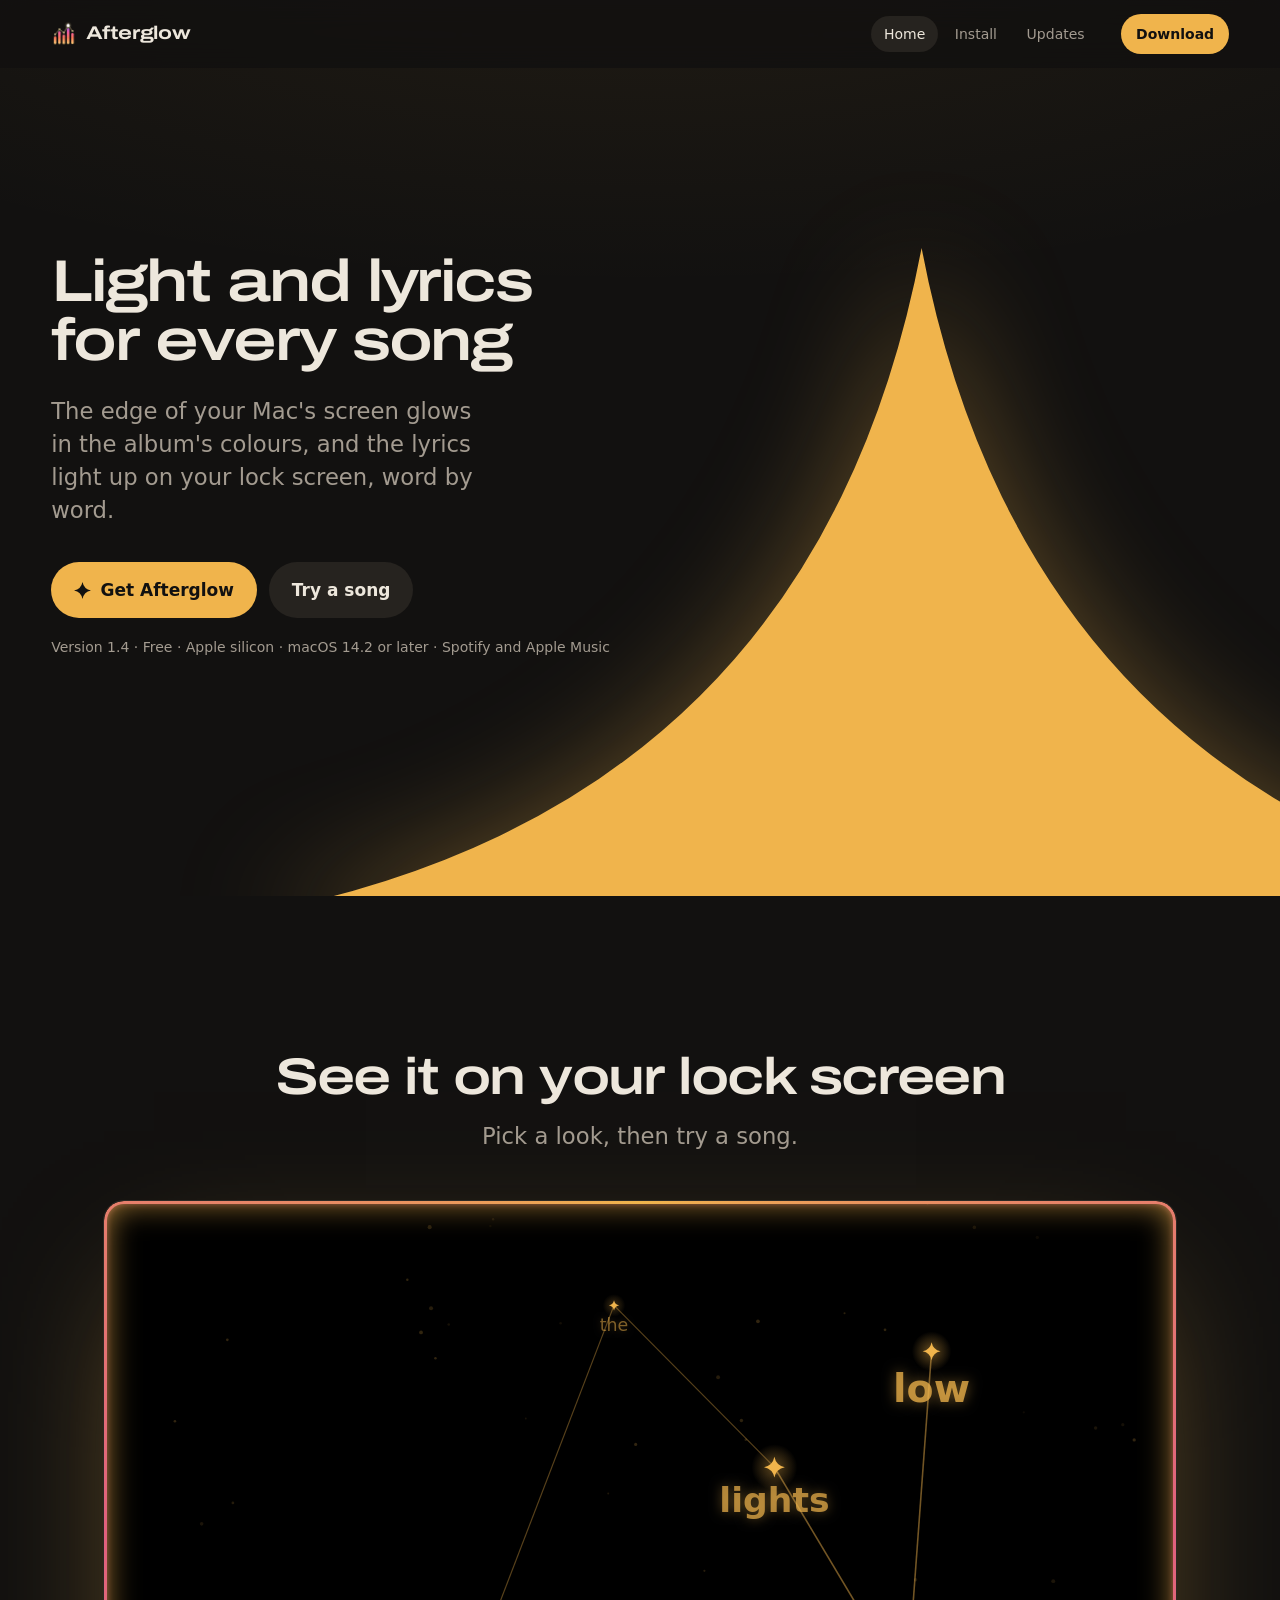
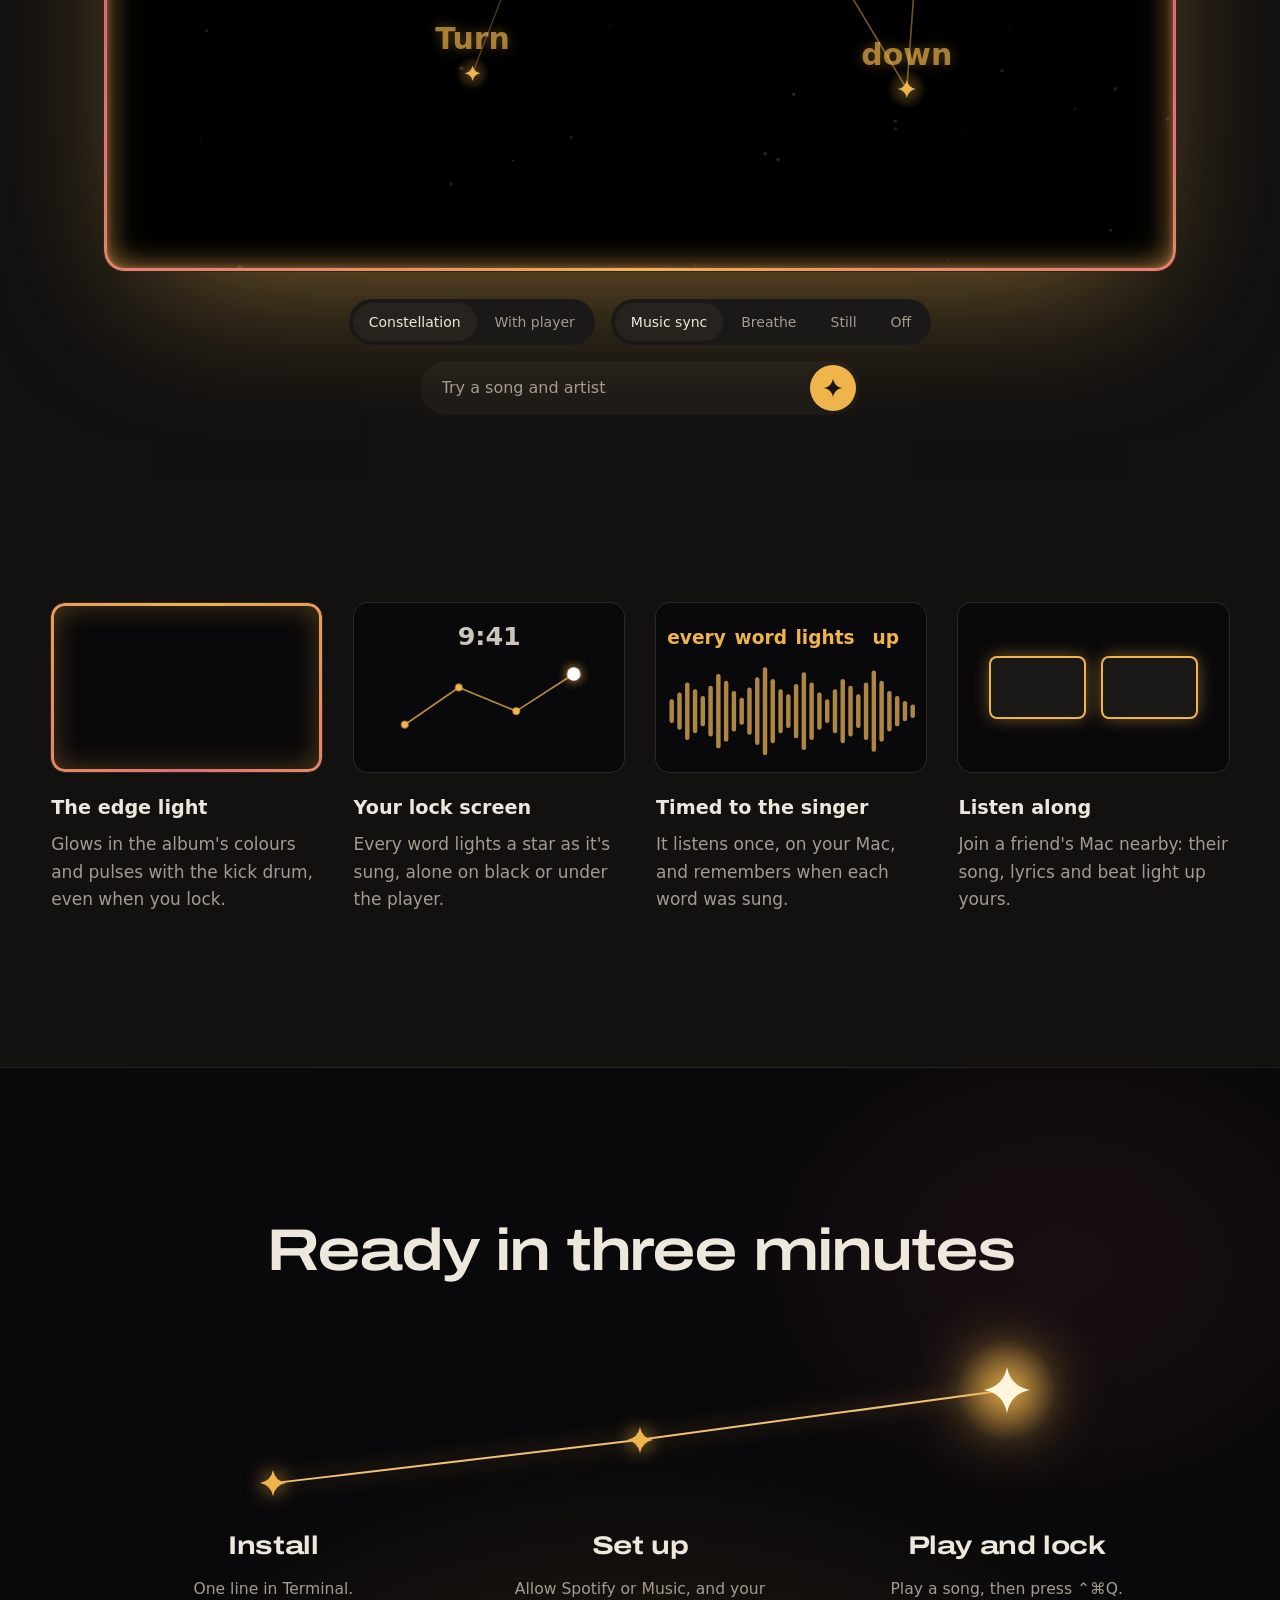
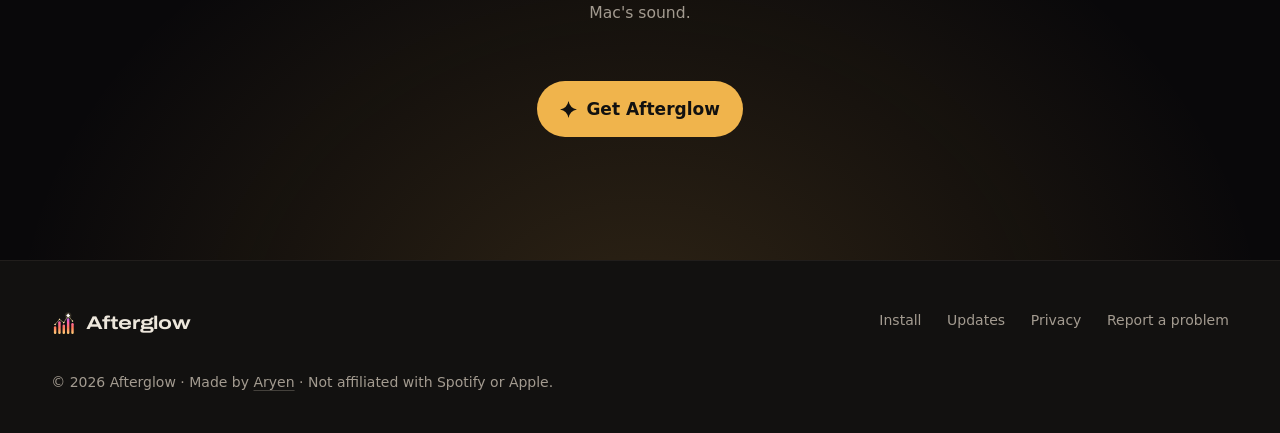
==== commit aade2b57: "Site" ====
--- a/index.html
+++ b/index.html
@@ -58,7 +58,7 @@
         <a class="button" href="install.html"><svg class="star" aria-hidden="true"><use href="#star"/></svg>Get Afterglow</a>
         <a class="button quiet" href="#try">Try a song</a>
       </div>
-      <p class="meta rise">Version 1.3.1 · Free · Apple silicon · macOS 14.2 or later · Spotify and Apple Music</p>
+      <p class="meta rise">Version 1.4 · Free · Apple silicon · macOS 14.2 or later · Spotify and Apple Music</p>
     </div>
     <div class="stage" aria-hidden="true">
       <svg class="stage-star" viewBox="-1 -1 2 2"><use href="#star" x="-1" y="-1" width="2" height="2"/></svg>
